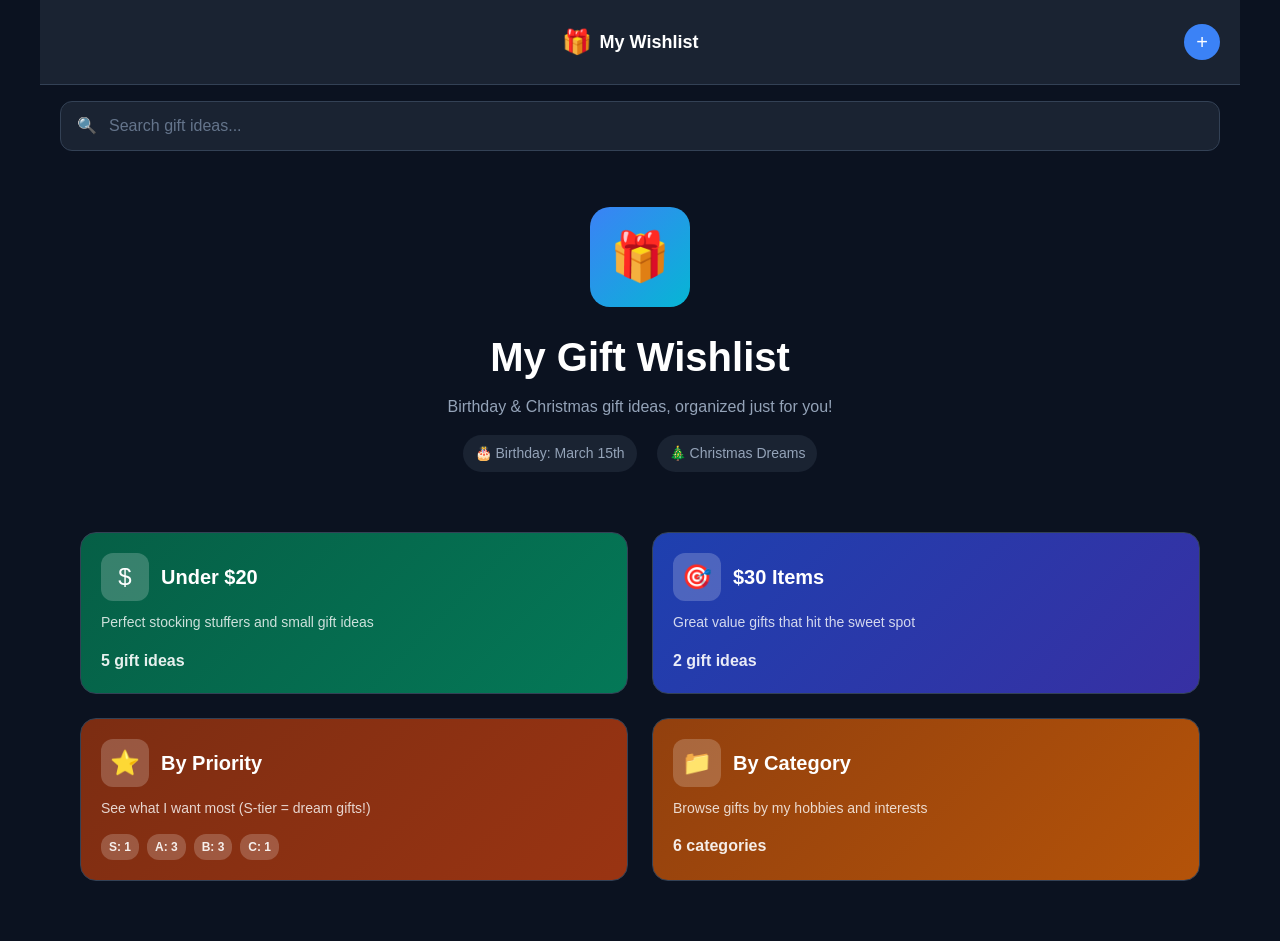
==== index.html @ c7dff6a7 "Refactor app structure and UI for My Wishlist; added category and item sample data, improved navigat" ====
<!DOCTYPE html>
<html lang="en">
<head>
    <meta charset="UTF-8">
    <meta name="viewport" content="width=device-width, initial-scale=1.0">
    <title>My Wishlist</title>
    <link rel="stylesheet" href="style.css">
    <meta name="color-scheme" content="dark">
</head>
<body>
    <!-- Mobile Navigation Overlay -->
    <div id="nav-overlay" class="nav-overlay" hidden>
        <div class="nav-sidebar">
            <div class="nav-header">
                <button class="close-nav">×</button>
            </div>
            <nav class="nav-menu">
                <button class="nav-item" data-route="home">
                    <span class="nav-icon">🏠</span>
                    <span class="nav-label">Home</span>
                </button>
                <button class="nav-item" data-route="under-20">
                    <span class="nav-icon">💸</span>
                    <span class="nav-label">Under $20</span>
                </button>
                <button class="nav-item" data-route="30-items">
                    <span class="nav-icon">🎯</span>
                    <span class="nav-label">$30 Items</span>
                </button>
                <button class="nav-item" data-route="by-rank">
                    <span class="nav-icon">⭐</span>
                    <span class="nav-label">By Priority</span>
                </button>
                <button class="nav-item" data-route="by-category">
                    <span class="nav-icon">📁</span>
                    <span class="nav-label">By Category</span>
                </button>
                <button class="nav-item" data-route="purchased">
                    <span class="nav-icon">✅</span>
                    <span class="nav-label">Purchased</span>
                </button>
            </nav>
        </div>
    </div>

    <div class="app-container">
        <!-- Top Header -->
        <header class="top-header">
            <div class="header-content">
                <button id="menu-btn" class="menu-btn tooltip" data-tooltip="Open navigation menu">
                    <span class="hamburger"></span>
                    <span class="hamburger"></span>
                    <span class="hamburger"></span>
                </button>
                <div class="header-title clickable" id="home-title">
                    <span class="gift-icon">🎁</span>
                    <span class="title-text">My Wishlist</span>
                </div>
                <button id="add-item-btn" class="add-btn tooltip" data-tooltip="Add new wishlist item">+</button>
            </div>
        </header>

        <!-- Search Bar -->
        <div class="search-container">
            <div class="search-bar">
                <span class="search-icon">🔍</span>
                <input id="global-search" type="search" placeholder="Search gift ideas..." />
            </div>
        </div>

        <!-- Main Content -->
        <main id="main-content" class="main-content">
            <div id="content-area" class="content-area">
                <!-- Content will be dynamically rendered here -->
            </div>
        </main>
    </div>

    <!-- Add Item Modal -->
    <div id="modal" class="modal" aria-hidden="true" role="dialog" aria-modal="true" aria-labelledby="modal-title" hidden>
        <div class="modal-dialog">
            <header class="modal-header">
                <h2 id="modal-title">Add New Item</h2>
                <button class="icon-btn" id="modal-close" aria-label="Close">×</button>
            </header>
            <form id="item-form" class="modal-body">
                <div class="form-row">
                    <label>Title<input name="title" required maxlength="120" /></label>
                    <label>Price<input name="price" type="number" min="0" step="0.01" required /></label>
                </div>
                <div class="form-row">
                    <label>URL<input name="url" type="url" required /></label>
                    <label>Image URL<input name="image" type="url" placeholder="https://..." /></label>
                </div>
                <div class="form-row">
                    <label>Vendor<input name="vendor" placeholder="Amazon" /></label>
                    <label>Rank
                        <select name="rank">
                            <option value="S">S</option>
                            <option value="A">A</option>
                            <option value="B">B</option>
                            <option value="C">C</option>
                        </select>
                    </label>
                </div>
                <div class="form-row">
                    <label>Project<input name="project" placeholder="Arcade Cabinet" /></label>
                    <label>Tags<input name="tags" placeholder="comma,separated" /></label>
                </div>
                <label>Notes<textarea name="notes" rows="3" placeholder="Optional"></textarea></label>
                <footer class="modal-footer">
                    <button type="button" class="btn btn-ghost" id="modal-cancel">Cancel</button>
                    <button type="submit" class="btn btn-primary">Save</button>
                </footer>
            </form>
        </div>
    </div>

    <!-- Project Management Modal -->
    <div id="project-modal" class="modal" aria-hidden="true" role="dialog" aria-modal="true" aria-labelledby="project-modal-title" hidden>
        <div class="modal-dialog">
            <header class="modal-header">
                <h2 id="project-modal-title">Manage Projects</h2>
                <button class="icon-btn" id="project-modal-close" aria-label="Close">×</button>
            </header>
            <div class="modal-body">
                <div class="project-list" id="project-list">
                    <!-- Projects will be rendered here -->
                </div>
                <form id="project-form" class="project-form">
                    <h3>Add New Project</h3>
                    <div class="form-row">
                        <label>Project Name<input name="name" required maxlength="50" /></label>
                        <label>Color<input name="color" type="color" value="#1EA7FD" /></label>
                    </div>
                    <label>Description<textarea name="description" rows="3" placeholder="What is this project about?"></textarea></label>
                    <footer class="modal-footer">
                        <button type="button" class="btn btn-ghost" id="project-cancel">Cancel</button>
                        <button type="submit" class="btn btn-primary">Add Project</button>
                    </footer>
                </form>
            </div>
        </div>
    </div>

    <div id="toast-stack" class="toast-stack" aria-live="polite" aria-atomic="true"></div>

    <script src="app.js"></script>
</body>
</html>
---- style.css ----
/* Reset and Base Styles */
* {
    margin: 0;
    padding: 0;
    box-sizing: border-box;
}

/* Dark Theme Variables */
:root {
    --bg-primary: #0b1220;
    --bg-secondary: #1a2332;
    --bg-tertiary: #2a3441;
    --text-primary: #ffffff;
    --text-secondary: #94a3b8;
    --text-muted: #64748b;
    --accent-blue: #3b82f6;
    --accent-teal: #06b6d4;
    --accent-green: #10b981;
    --border-color: #334155;
    --shadow: 0 4px 6px -1px rgba(0, 0, 0, 0.1), 0 2px 4px -1px rgba(0, 0, 0, 0.06);
    --shadow-lg: 0 10px 15px -3px rgba(0, 0, 0, 0.1), 0 4px 6px -2px rgba(0, 0, 0, 0.05);
}

body {
    font-family: -apple-system, BlinkMacSystemFont, 'Segoe UI', Roboto, sans-serif;
    background: var(--bg-primary);
    color: var(--text-primary);
    line-height: 1.5;
    -webkit-font-smoothing: antialiased;
    min-height: 100vh;
}

/* App Container */
.app-container {
    max-width: 428px;
    margin: 0 auto;
    min-height: 100vh;
    background: var(--bg-primary);
    position: relative;
}

/* Navigation Overlay */
.nav-overlay {
    position: fixed;
    top: 0;
    left: 0;
    width: 100%;
    height: 100vh;
    background: rgba(0, 0, 0, 0.5);
    z-index: 1000;
    display: flex;
}

.nav-overlay[hidden] {
    display: none;
}

.nav-sidebar {
    width: 280px;
    height: 100vh;
    background: var(--bg-secondary);
    padding: 20px;
    overflow-y: auto;
}

.nav-header {
    display: flex;
    justify-content: flex-end;
    margin-bottom: 30px;
}

.close-nav {
    background: none;
    border: none;
    color: var(--text-primary);
    font-size: 24px;
    cursor: pointer;
    padding: 8px;
    border-radius: 8px;
}

.close-nav:hover {
    background: var(--bg-tertiary);
}

.nav-menu {
    display: flex;
    flex-direction: column;
    gap: 8px;
}

.nav-item {
    display: flex;
    align-items: center;
    gap: 12px;
    padding: 16px;
    background: none;
    border: none;
    border-radius: 12px;
    color: var(--text-secondary);
    cursor: pointer;
    transition: all 0.2s ease;
    text-align: left;
    width: 100%;
}

.nav-item:hover {
    background: var(--bg-tertiary);
    color: var(--text-primary);
}

.nav-item.is-active {
    background: var(--accent-blue);
    color: white;
}

.nav-icon {
    font-size: 20px;
    width: 24px;
    text-align: center;
}

.nav-label {
    font-size: 16px;
    font-weight: 500;
}

/* Top Header */
.top-header {
    background: var(--bg-secondary);
    border-bottom: 1px solid var(--border-color);
    padding: 16px 20px;
    position: sticky;
    top: 0;
    z-index: 100;
}

.header-content {
    display: flex;
    align-items: center;
    justify-content: space-between;
}

.menu-btn {
    background: none;
    border: none;
    cursor: pointer;
    padding: 8px;
    border-radius: 8px;
    display: flex;
    flex-direction: column;
    gap: 3px;
}

.menu-btn:hover {
    background: var(--bg-tertiary);
}

.hamburger {
    width: 20px;
    height: 2px;
    background: var(--text-primary);
    border-radius: 1px;
}

.header-title {
    display: flex;
    align-items: center;
    gap: 8px;
}

.header-title.clickable {
    cursor: pointer;
    padding: 8px;
    border-radius: 8px;
    transition: background-color 0.2s ease;
}

.header-title.clickable:hover {
    background: var(--bg-tertiary);
}

.gift-icon {
    font-size: 24px;
}

.title-text {
    font-size: 18px;
    font-weight: 600;
    color: var(--text-primary);
}

.add-btn {
    background: var(--accent-blue);
    border: none;
    color: white;
    width: 36px;
    height: 36px;
    border-radius: 50%;
    font-size: 20px;
    font-weight: 500;
    cursor: pointer;
    display: flex;
    align-items: center;
    justify-content: center;
}

.add-btn:hover {
    background: #2563eb;
}

/* Search Container */
.search-container {
    padding: 16px 20px;
    background: var(--bg-primary);
}

.search-bar {
    display: flex;
    align-items: center;
    gap: 12px;
    background: var(--bg-secondary);
    border: 1px solid var(--border-color);
    border-radius: 12px;
    padding: 12px 16px;
}

.search-icon {
    font-size: 16px;
    color: var(--text-muted);
}

.search-bar input {
    flex: 1;
    background: none;
    border: none;
    outline: none;
    color: var(--text-primary);
    font-size: 16px;
}

.search-bar input::placeholder {
    color: var(--text-muted);
}

/* Back Button */
.back-button {
    display: flex;
    align-items: center;
    gap: 8px;
    background: none;
    border: none;
    color: var(--accent-blue);
    font-size: 16px;
    cursor: pointer;
    padding: 8px 0;
    margin-bottom: 16px;
    transition: color 0.2s ease;
}

.back-button:hover {
    color: var(--accent-teal);
}

.page-header {
    margin-bottom: 24px;
}

.page-title {
    font-size: 28px;
    font-weight: 700;
    color: var(--text-primary);
    margin-bottom: 8px;
}

.page-subtitle {
    color: var(--text-secondary);
    font-size: 16px;
    line-height: 1.4;
}

/* Main Content */
.main-content {
    padding: 0 20px 40px;
}

.content-area {
    display: flex;
    flex-direction: column;
    gap: 20px;
}

/* Home Screen */
.home-hero {
    text-align: center;
    padding: 40px 0;
}

.hero-icon {
    width: 80px;
    height: 80px;
    background: linear-gradient(135deg, var(--accent-blue), var(--accent-teal));
    border-radius: 20px;
    display: flex;
    align-items: center;
    justify-content: center;
    font-size: 36px;
    margin: 0 auto 20px;
}

.hero-title {
    font-size: 32px;
    font-weight: 700;
    margin-bottom: 8px;
    color: var(--text-primary);
}

.hero-subtitle {
    color: var(--text-secondary);
    font-size: 16px;
    margin-bottom: 8px;
}

.hero-dates {
    display: flex;
    justify-content: center;
    gap: 20px;
    margin-top: 16px;
}

.date-badge {
    display: flex;
    align-items: center;
    gap: 6px;
    background: var(--bg-secondary);
    padding: 8px 12px;
    border-radius: 20px;
    font-size: 14px;
    color: var(--text-secondary);
}

/* Category Cards */
.category-grid {
    display: grid;
    grid-template-columns: 1fr;
    gap: 16px;
}

.category-card {
    background: var(--bg-secondary);
    border: 1px solid var(--border-color);
    border-radius: 16px;
    padding: 20px;
    cursor: pointer;
    transition: all 0.2s ease;
    position: relative;
    overflow: hidden;
}

.category-card:hover {
    transform: translateY(-2px);
    box-shadow: var(--shadow-lg);
}

.category-card.under-20 {
    background: linear-gradient(135deg, #065f46, #047857);
}

.category-card.thirty-items {
    background: linear-gradient(135deg, #1e40af, #3730a3);
}

.category-card.by-priority {
    background: linear-gradient(135deg, #7c2d12, #9a3412);
}

.category-card.by-category {
    background: linear-gradient(135deg, #92400e, #b45309);
}

.category-header {
    display: flex;
    align-items: center;
    gap: 12px;
    margin-bottom: 12px;
}

.category-icon {
    width: 48px;
    height: 48px;
    background: rgba(255, 255, 255, 0.2);
    border-radius: 12px;
    display: flex;
    align-items: center;
    justify-content: center;
    font-size: 24px;
}

.category-title {
    font-size: 20px;
    font-weight: 700;
    color: white;
}

.category-description {
    color: rgba(255, 255, 255, 0.8);
    font-size: 14px;
    margin-bottom: 16px;
    line-height: 1.4;
}

.category-count {
    color: rgba(255, 255, 255, 0.9);
    font-size: 16px;
    font-weight: 600;
}

.category-pills {
    display: flex;
    gap: 8px;
    flex-wrap: wrap;
    margin-top: 8px;
}

.priority-pill {
    background: rgba(255, 255, 255, 0.2);
    color: rgba(255, 255, 255, 0.9);
    padding: 4px 8px;
    border-radius: 12px;
    font-size: 12px;
    font-weight: 600;
}

/* Product Grid */
.product-grid {
    display: grid;
    grid-template-columns: 1fr;
    gap: 16px;
}

.product-card {
    background: var(--bg-secondary);
    border: 1px solid var(--border-color);
    border-radius: 16px;
    overflow: hidden;
    transition: all 0.2s ease;
}

.product-card:hover {
    transform: translateY(-2px);
    box-shadow: var(--shadow-lg);
}

.product-image {
    width: 100%;
    height: 200px;
    background: var(--bg-tertiary);
    position: relative;
    overflow: hidden;
}

.product-image img {
    width: 100%;
    height: 100%;
    object-fit: cover;
}

.product-image .placeholder {
    position: absolute;
    top: 50%;
    left: 50%;
    transform: translate(-50%, -50%);
    font-size: 48px;
    color: var(--text-muted);
}

.product-info {
    padding: 16px;
}

.product-title {
    font-size: 16px;
    font-weight: 600;
    color: var(--text-primary);
    margin-bottom: 8px;
    line-height: 1.3;
}

.product-price {
    font-size: 20px;
    font-weight: 700;
    color: var(--accent-blue);
    margin-bottom: 8px;
}

.product-vendor {
    display: flex;
    align-items: center;
    gap: 8px;
    color: var(--text-secondary);
    font-size: 14px;
    margin-bottom: 12px;
}

.vendor-icon {
    width: 16px;
    height: 16px;
    border-radius: 2px;
}

.product-actions {
    display: flex;
    gap: 8px;
}

.btn {
    padding: 8px 16px;
    border-radius: 8px;
    border: none;
    font-size: 14px;
    font-weight: 500;
    cursor: pointer;
    transition: all 0.2s ease;
}

.btn-primary {
    background: var(--accent-blue);
    color: white;
}

.btn-primary:hover {
    background: #2563eb;
}

.btn-secondary {
    background: var(--bg-tertiary);
    color: var(--text-primary);
    border: 1px solid var(--border-color);
}

.btn-secondary:hover {
    background: var(--border-color);
}

.btn-icon {
    background: none;
    border: none;
    color: var(--text-muted);
    font-size: 18px;
    cursor: pointer;
    padding: 8px;
    border-radius: 6px;
}

.btn-icon:hover {
    background: var(--bg-tertiary);
    color: var(--text-primary);
}

/* Priority/Rank Badge */
.rank-badge {
    position: absolute;
    top: 12px;
    right: 12px;
    width: 32px;
    height: 32px;
    border-radius: 50%;
    display: flex;
    align-items: center;
    justify-content: center;
    font-size: 14px;
    font-weight: 700;
    color: white;
}

.rank-S {
    background: linear-gradient(135deg, #fbbf24, #f59e0b);
}

.rank-A {
    background: linear-gradient(135deg, #3b82f6, #2563eb);
}

.rank-B {
    background: linear-gradient(135deg, #10b981, #059669);
}

.rank-C {
    background: linear-gradient(135deg, #6b7280, #4b5563);
}

/* Filter Tabs */
.filter-tabs {
    display: flex;
    gap: 8px;
    margin-bottom: 20px;
    overflow-x: auto;
    padding-bottom: 4px;
}

.filter-tab {
    background: var(--bg-secondary);
    border: 1px solid var(--border-color);
    color: var(--text-secondary);
    padding: 8px 16px;
    border-radius: 20px;
    font-size: 14px;
    cursor: pointer;
    white-space: nowrap;
    transition: all 0.2s ease;
}

.filter-tab.active {
    background: var(--accent-blue);
    color: white;
    border-color: var(--accent-blue);
}

.filter-tab:hover:not(.active) {
    background: var(--bg-tertiary);
    color: var(--text-primary);
}

/* Priority Ranking View */
.priority-header {
    text-align: center;
    margin-bottom: 24px;
}

.priority-title {
    font-size: 24px;
    font-weight: 700;
    margin-bottom: 8px;
}

.priority-subtitle {
    color: var(--text-secondary);
    font-size: 16px;
}

.priority-explanation {
    background: var(--bg-secondary);
    border: 1px solid var(--border-color);
    border-radius: 12px;
    padding: 16px;
    margin-bottom: 20px;
    text-align: center;
}

.tier-counts {
    display: flex;
    justify-content: center;
    gap: 16px;
    margin-bottom: 20px;
}

.tier-count {
    background: var(--bg-secondary);
    border: 1px solid var(--border-color);
    border-radius: 12px;
    padding: 12px 16px;
    text-align: center;
    min-width: 80px;
}

.tier-letter {
    font-size: 18px;
    font-weight: 700;
    margin-bottom: 4px;
}

.tier-number {
    color: var(--text-secondary);
    font-size: 14px;
}

/* Search Results */
.search-results-header {
    margin-bottom: 16px;
}

.results-count {
    color: var(--text-secondary);
    font-size: 14px;
}

/* Modal Styles */
.modal {
    position: fixed;
    top: 0;
    left: 0;
    width: 100%;
    height: 100%;
    background: rgba(0, 0, 0, 0.5);
    display: flex;
    align-items: center;
    justify-content: center;
    z-index: 1000;
    padding: 20px;
}

.modal[hidden] {
    display: none;
}

.modal-dialog {
    background: var(--bg-secondary);
    border-radius: 16px;
    width: 100%;
    max-width: 400px;
    max-height: 80vh;
    overflow-y: auto;
}

.modal-header {
    display: flex;
    align-items: center;
    justify-content: space-between;
    padding: 20px;
    border-bottom: 1px solid var(--border-color);
}

.modal-title {
    font-size: 18px;
    font-weight: 600;
}

.modal-close {
    background: none;
    border: none;
    color: var(--text-muted);
    font-size: 24px;
    cursor: pointer;
    padding: 4px;
    border-radius: 4px;
}

.modal-close:hover {
    background: var(--bg-tertiary);
    color: var(--text-primary);
}

.modal-body {
    padding: 20px;
}

.form-group {
    margin-bottom: 16px;
}

.form-label {
    display: block;
    margin-bottom: 6px;
    font-weight: 500;
    color: var(--text-primary);
}

.form-input {
    width: 100%;
    background: var(--bg-primary);
    border: 1px solid var(--border-color);
    border-radius: 8px;
    padding: 12px;
    color: var(--text-primary);
    font-size: 16px;
}

.form-input:focus {
    outline: none;
    border-color: var(--accent-blue);
}

.form-input::placeholder {
    color: var(--text-muted);
}

.form-actions {
    display: flex;
    gap: 12px;
    justify-content: flex-end;
    margin-top: 24px;
}

/* Tooltips */
.tooltip {
    position: relative;
    display: inline-block;
}

.tooltip::after {
    content: attr(data-tooltip);
    position: absolute;
    bottom: 125%;
    left: 50%;
    transform: translateX(-50%);
    background: var(--bg-tertiary);
    color: var(--text-primary);
    padding: 8px 12px;
    border-radius: 8px;
    font-size: 12px;
    font-weight: 500;
    white-space: nowrap;
    opacity: 0;
    visibility: hidden;
    transition: all 0.2s ease;
    z-index: 1000;
    box-shadow: var(--shadow);
    border: 1px solid var(--border-color);
}

.tooltip::before {
    content: '';
    position: absolute;
    bottom: 115%;
    left: 50%;
    transform: translateX(-50%);
    border: 5px solid transparent;
    border-top-color: var(--bg-tertiary);
    opacity: 0;
    visibility: hidden;
    transition: all 0.2s ease;
}

.tooltip:hover::after,
.tooltip:hover::before {
    opacity: 1;
    visibility: visible;
}

/* Responsive Design */
@media (min-width: 1200px) {
    .app-container {
        max-width: 1200px;
        display: grid;
        grid-template-columns: 300px 1fr;
        gap: 0;
    }
    
    .top-header {
        grid-column: 1 / -1;
    }
    
    .search-container {
        grid-column: 1 / -1;
    }
    
    .main-content {
        grid-column: 1 / -1;
        padding: 0 40px 60px;
    }
    
    .category-grid {
        grid-template-columns: repeat(2, 1fr);
        gap: 24px;
    }
    
    .product-grid {
        grid-template-columns: repeat(auto-fill, minmax(300px, 1fr));
        gap: 24px;
    }
    
    .hero-title {
        font-size: 40px;
    }
    
    .hero-icon {
        width: 100px;
        height: 100px;
        font-size: 48px;
    }
}

@media (min-width: 768px) and (max-width: 1199px) {
    .app-container {
        max-width: 768px;
    }
    
    .main-content {
        padding: 0 32px 48px;
    }
    
    .category-grid {
        grid-template-columns: repeat(2, 1fr);
        gap: 20px;
    }
    
    .product-grid {
        grid-template-columns: repeat(2, 1fr);
        gap: 20px;
    }
    
    .hero-title {
        font-size: 36px;
    }
    
    .hero-dates {
        flex-direction: row;
        gap: 24px;
    }
    
    .tier-counts {
        gap: 20px;
    }
    
    .filter-tabs {
        justify-content: center;
    }
}

@media (max-width: 480px) {
    .app-container {
        max-width: 100%;
    }
    
    .top-header {
        padding: 12px 16px;
    }
    
    .search-container {
        padding: 12px 16px;
    }
    
    .main-content {
        padding: 0 16px 32px;
    }
    
    .category-card {
        padding: 16px;
    }
    
    .hero-title {
        font-size: 28px;
    }
    
    .hero-dates {
        flex-direction: column;
        gap: 8px;
    }
    
    .tier-counts {
        grid-template-columns: repeat(4, 1fr);
        gap: 8px;
    }
    
    .tier-count {
        padding: 8px 12px;
    }
}

/* Utility Classes */
.visually-hidden {
    position: absolute !important;
    width: 1px;
    height: 1px;
    padding: 0;
    margin: -1px;
    overflow: hidden;
    clip: rect(0, 0, 0, 0);
    white-space: nowrap;
    border: 0;
}

.text-center {
    text-align: center;
}

.hidden {
    display: none !important;
}
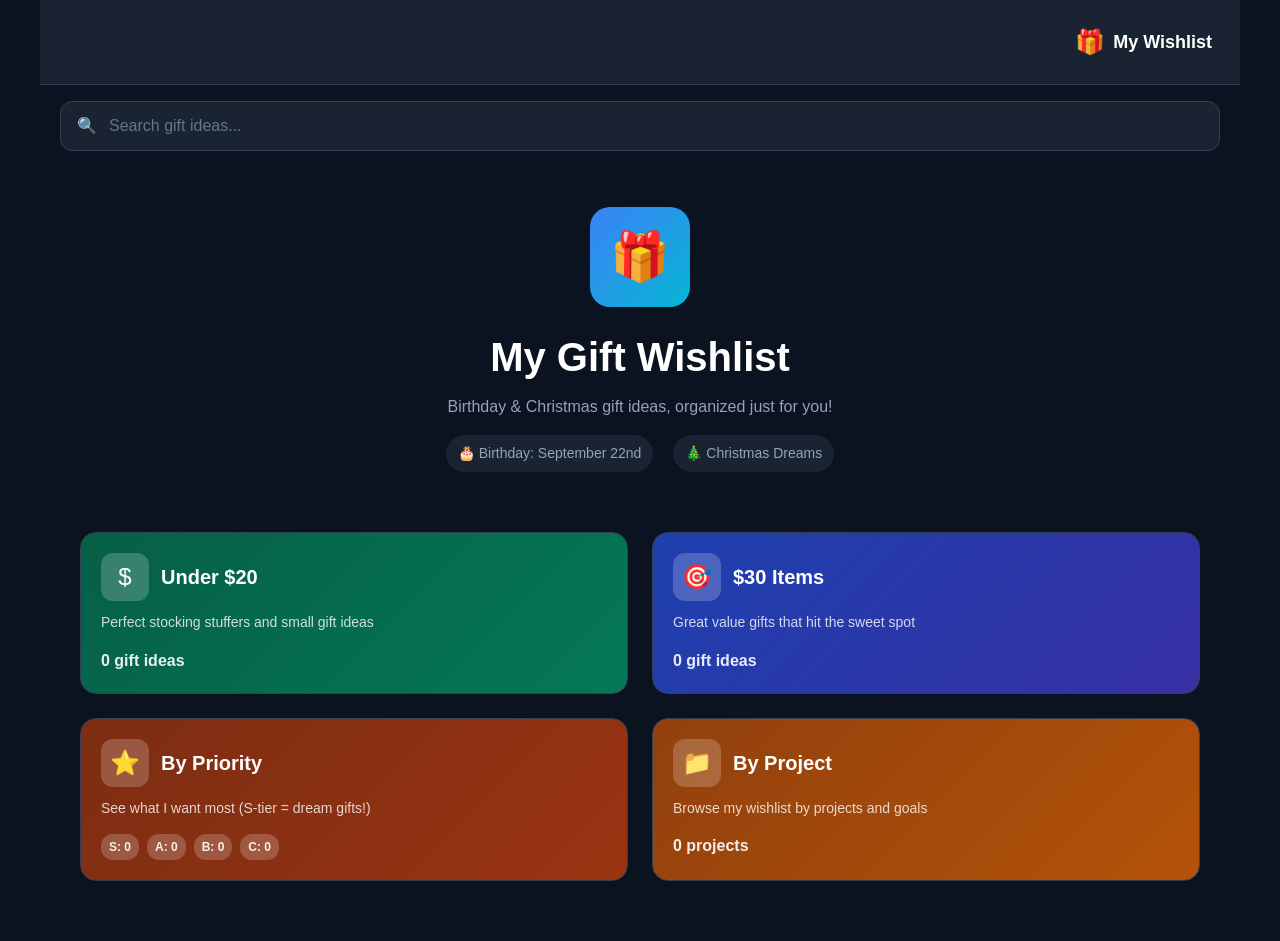
==== commit d446f1ce: "Refactor app to fetch data from JSONBin, replacing local sample data with dynamic project and item m" ====
--- a/index.html
+++ b/index.html
@@ -31,9 +31,9 @@
                     <span class="nav-icon">⭐</span>
                     <span class="nav-label">By Priority</span>
                 </button>
-                <button class="nav-item" data-route="by-category">
+                <button class="nav-item" data-route="by-project">
                     <span class="nav-icon">📁</span>
-                    <span class="nav-label">By Category</span>
+                    <span class="nav-label">By Project</span>
                 </button>
                 <button class="nav-item" data-route="purchased">
                     <span class="nav-icon">✅</span>
@@ -56,7 +56,6 @@
                     <span class="gift-icon">🎁</span>
                     <span class="title-text">My Wishlist</span>
                 </div>
-                <button id="add-item-btn" class="add-btn tooltip" data-tooltip="Add new wishlist item">+</button>
             </div>
         </header>
 
@@ -76,69 +75,19 @@
         </main>
     </div>
 
-    <!-- Add Item Modal -->
-    <div id="modal" class="modal" aria-hidden="true" role="dialog" aria-modal="true" aria-labelledby="modal-title" hidden>
+    <!-- Purchase Confirmation Modal -->
+    <div id="purchase-modal" class="modal" aria-hidden="true" role="dialog" aria-modal="true" hidden>
         <div class="modal-dialog">
             <header class="modal-header">
-                <h2 id="modal-title">Add New Item</h2>
-                <button class="icon-btn" id="modal-close" aria-label="Close">×</button>
-            </header>
-            <form id="item-form" class="modal-body">
-                <div class="form-row">
-                    <label>Title<input name="title" required maxlength="120" /></label>
-                    <label>Price<input name="price" type="number" min="0" step="0.01" required /></label>
-                </div>
-                <div class="form-row">
-                    <label>URL<input name="url" type="url" required /></label>
-                    <label>Image URL<input name="image" type="url" placeholder="https://..." /></label>
-                </div>
-                <div class="form-row">
-                    <label>Vendor<input name="vendor" placeholder="Amazon" /></label>
-                    <label>Rank
-                        <select name="rank">
-                            <option value="S">S</option>
-                            <option value="A">A</option>
-                            <option value="B">B</option>
-                            <option value="C">C</option>
-                        </select>
-                    </label>
-                </div>
-                <div class="form-row">
-                    <label>Project<input name="project" placeholder="Arcade Cabinet" /></label>
-                    <label>Tags<input name="tags" placeholder="comma,separated" /></label>
-                </div>
-                <label>Notes<textarea name="notes" rows="3" placeholder="Optional"></textarea></label>
-                <footer class="modal-footer">
-                    <button type="button" class="btn btn-ghost" id="modal-cancel">Cancel</button>
-                    <button type="submit" class="btn btn-primary">Save</button>
-                </footer>
-            </form>
-        </div>
-    </div>
-
-    <!-- Project Management Modal -->
-    <div id="project-modal" class="modal" aria-hidden="true" role="dialog" aria-modal="true" aria-labelledby="project-modal-title" hidden>
-        <div class="modal-dialog">
-            <header class="modal-header">
-                <h2 id="project-modal-title">Manage Projects</h2>
-                <button class="icon-btn" id="project-modal-close" aria-label="Close">×</button>
+                <h2>Confirm Purchase</h2>
+                <button class="icon-btn" id="purchase-modal-close" aria-label="Close">×</button>
             </header>
             <div class="modal-body">
-                <div class="project-list" id="project-list">
-                    <!-- Projects will be rendered here -->
-                </div>
-                <form id="project-form" class="project-form">
-                    <h3>Add New Project</h3>
-                    <div class="form-row">
-                        <label>Project Name<input name="name" required maxlength="50" /></label>
-                        <label>Color<input name="color" type="color" value="#1EA7FD" /></label>
-                    </div>
-                    <label>Description<textarea name="description" rows="3" placeholder="What is this project about?"></textarea></label>
-                    <footer class="modal-footer">
-                        <button type="button" class="btn btn-ghost" id="project-cancel">Cancel</button>
-                        <button type="submit" class="btn btn-primary">Add Project</button>
-                    </footer>
-                </form>
+                <p id="purchase-confirm-text">Are you sure you want to mark this item as purchased?</p>
+                <footer class="modal-footer">
+                    <button type="button" class="btn btn-ghost" id="purchase-cancel">Cancel</button>
+                    <button type="button" class="btn btn-primary" id="purchase-confirm">Yes, Mark as Purchased</button>
+                </footer>
             </div>
         </div>
     </div>
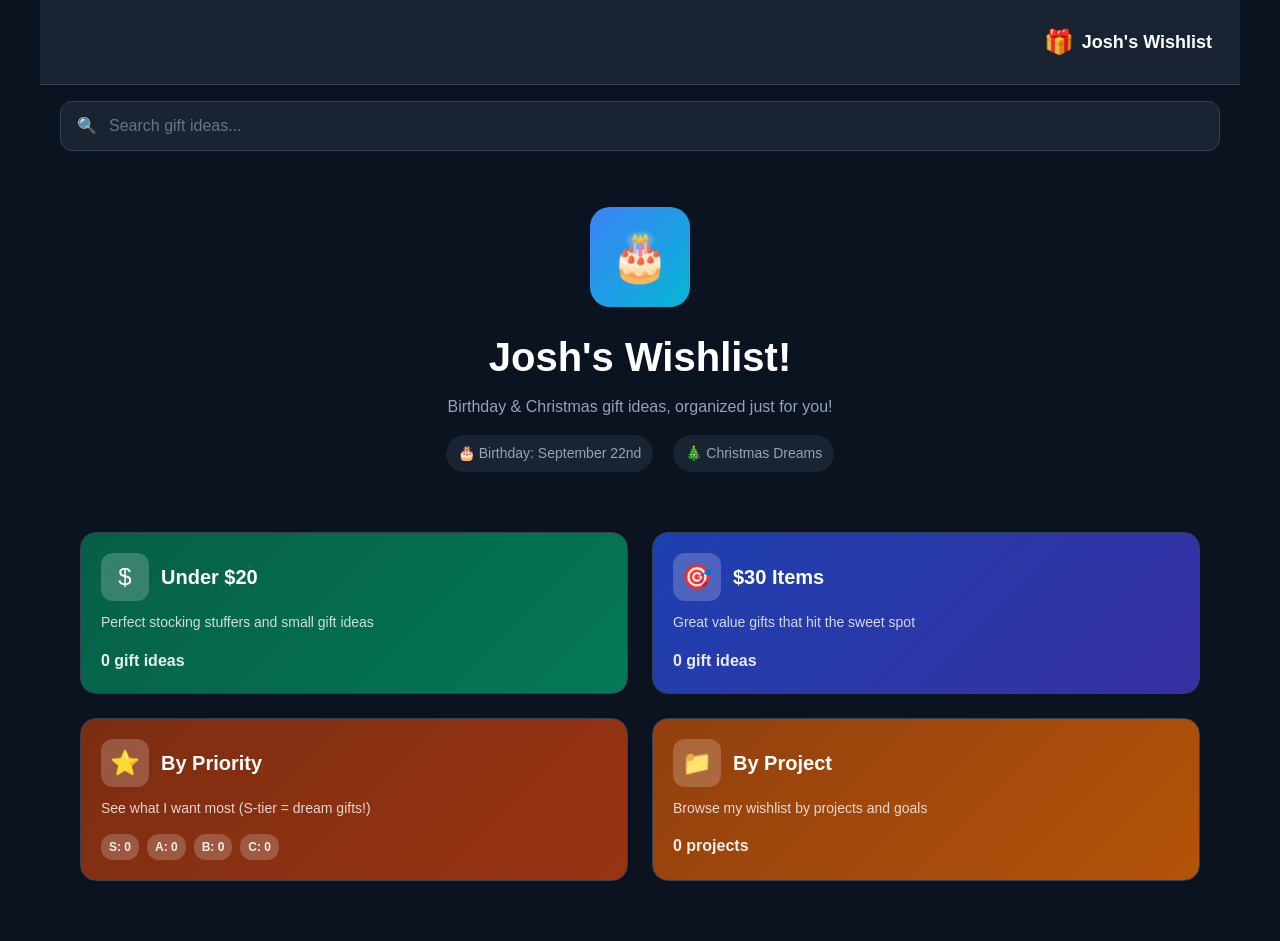
==== commit 974f3d84: "Enhance project detail rendering and navigation; implement project-specific view with detailed stats" ====
--- a/index.html
+++ b/index.html
@@ -3,7 +3,7 @@
 <head>
     <meta charset="UTF-8">
     <meta name="viewport" content="width=device-width, initial-scale=1.0">
-    <title>My Wishlist</title>
+    <title>Josh's Wishlist</title>
     <link rel="stylesheet" href="style.css">
     <meta name="color-scheme" content="dark">
 </head>
@@ -54,7 +54,7 @@
                 </button>
                 <div class="header-title clickable" id="home-title">
                     <span class="gift-icon">🎁</span>
-                    <span class="title-text">My Wishlist</span>
+                    <span class="title-text">Josh's Wishlist</span>
                 </div>
             </div>
         </header>
--- a/style.css
+++ b/style.css
@@ -342,7 +342,7 @@
 /* Category Cards */
 .category-grid {
     display: grid;
-    grid-template-columns: 1fr;
+    grid-template-columns: repeat(2, 1fr);
     gap: 16px;
 }
 
@@ -945,6 +945,148 @@
     .tier-count {
         padding: 8px 12px;
     }
+    
+    .project-stats {
+        flex-direction: column;
+        gap: 16px;
+    }
+    
+    .stat-item {
+        flex-direction: row;
+        justify-content: space-between;
+        align-items: center;
+        text-align: left;
+    }
+    
+    .stat-number {
+        font-size: 20px;
+        margin-bottom: 0;
+    }
+}
+
+/* Project Icon Card Styling */
+.project-icon-card {
+    display: flex;
+    flex-direction: column;
+    align-items: center;
+    justify-content: center;
+    text-align: center;
+    padding: 24px 20px;
+    min-height: 200px;
+}
+
+.project-icon-image-container {
+    width: 120px;
+    height: 120px;
+    border-radius: 20px;
+    overflow: hidden;
+    margin-bottom: 16px;
+    display: flex;
+    align-items: center;
+    justify-content: center;
+    background: var(--bg-secondary);
+    border: none;
+    padding: 8px;
+}
+
+.project-icon-bg {
+    width: 100%;
+    height: 100%;
+    background-position: center;
+    background-repeat: no-repeat;
+    background-size: contain;
+    border-radius: 14px;
+}
+
+.project-name {
+    font-size: 18px;
+    font-weight: 600;
+    color: var(--text-primary);
+    text-align: center;
+}
+
+/* Project Detail Page Styling */
+.project-description-container {
+    background: var(--bg-tertiary);
+    border: 1px solid var(--border-color);
+    border-radius: 12px;
+    padding: 16px;
+    margin: 16px 0;
+}
+
+.project-gift-note {
+    background: var(--bg-tertiary);
+    border: 1px solid var(--border-color);
+    border-radius: 12px;
+    padding: 16px;
+    margin: 16px 0;
+}
+
+.gift-note-label {
+    font-size: 14px;
+    color: var(--text-secondary);
+    margin-bottom: 8px;
+    font-weight: 500;
+}
+
+.gift-note-content {
+    font-size: 16px;
+    color: var(--text-primary);
+    line-height: 1.4;
+}
+
+.project-stats {
+    display: flex;
+    gap: 24px;
+    margin-top: 20px;
+    padding: 16px;
+    background: var(--bg-secondary);
+    border: 1px solid var(--border-color);
+    border-radius: 12px;
+}
+
+.stat-item {
+    display: flex;
+    flex-direction: column;
+    align-items: center;
+    text-align: center;
+}
+
+.stat-number {
+    font-size: 24px;
+    font-weight: 700;
+    color: var(--accent-blue);
+    margin-bottom: 4px;
+}
+
+.stat-label {
+    font-size: 12px;
+    color: var(--text-secondary);
+    font-weight: 500;
+    text-transform: uppercase;
+    letter-spacing: 0.5px;
+}
+
+/* Purchased Item Styling */
+.product-card.purchased {
+    opacity: 0.6;
+    filter: grayscale(0.7);
+}
+
+.product-card.purchased .product-title,
+.product-card.purchased .product-price,
+.product-card.purchased .product-vendor {
+    color: var(--text-muted);
+}
+
+.btn-purchased {
+    background: #dc2626;
+    color: white;
+    border: none;
+}
+
+.btn-purchased:hover {
+    background: #b91c1c;
 }
 
 /* Utility Classes */
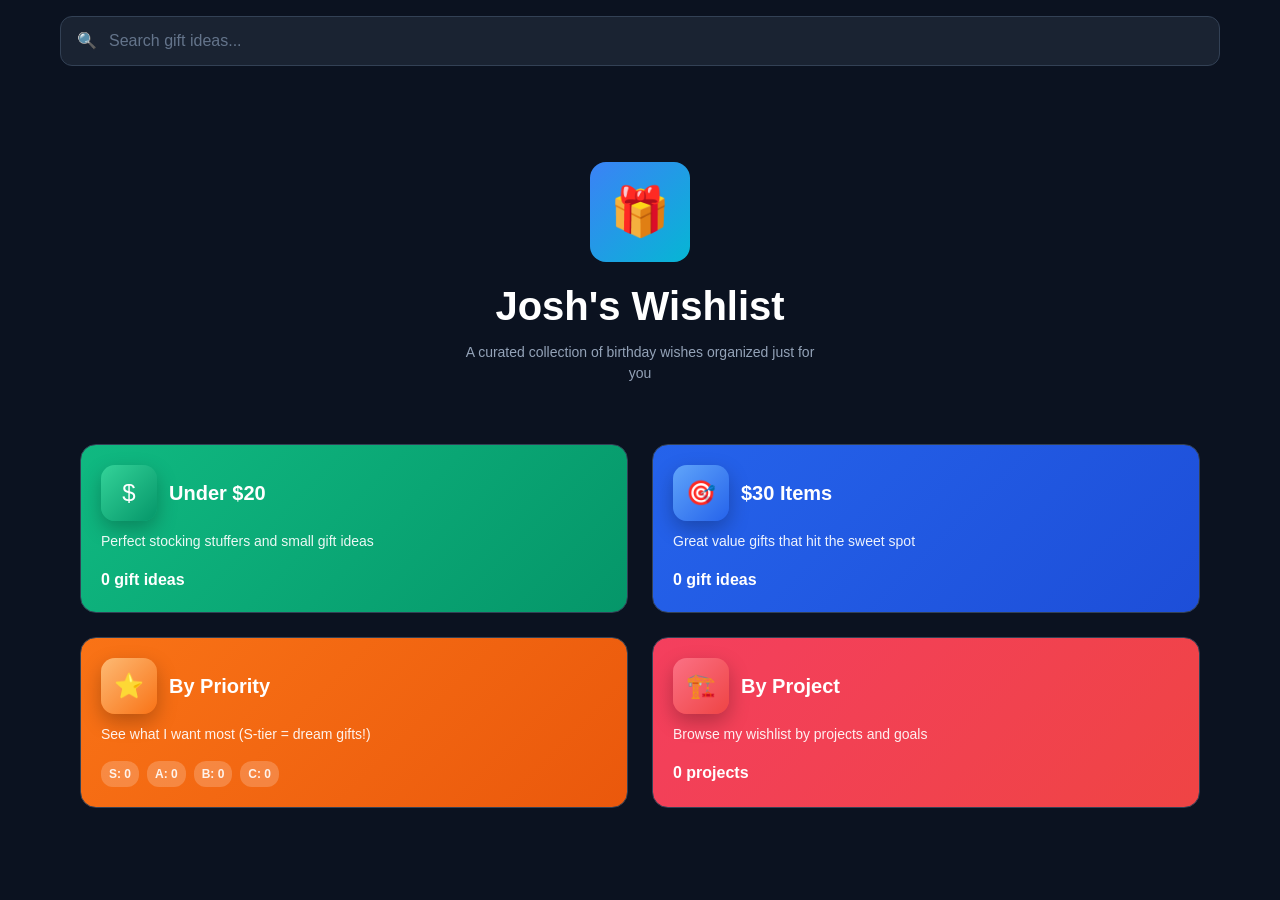
==== commit 1349dc4c: "Refactor app.js and update styles; improve project detail stats display, enhance navigation icons, a" ====
--- a/index.html
+++ b/index.html
@@ -32,7 +32,7 @@
                     <span class="nav-label">By Priority</span>
                 </button>
                 <button class="nav-item" data-route="by-project">
-                    <span class="nav-icon">📁</span>
+                    <span class="nav-icon">🏗️</span>
                     <span class="nav-label">By Project</span>
                 </button>
                 <button class="nav-item" data-route="purchased">
--- a/style.css
+++ b/style.css
@@ -135,10 +135,50 @@
     z-index: 100;
 }
 
+/* Hide header on home page */
+body.home-page .top-header {
+    display: none;
+}
+
 .header-content {
     display: flex;
     align-items: center;
-    justify-content: space-between;
+    justify-content: center;
+    flex-direction: column;
+    text-align: center;
+}
+
+.header-brand {
+    display: flex;
+    align-items: center;
+    gap: 8px;
+    margin-bottom: 4px;
+    transition: opacity 0.2s ease;
+}
+
+.header-brand:hover {
+    opacity: 0.8;
+}
+
+.header-icon {
+    font-size: 20px;
+}
+
+.header-title {
+    font-size: 18px;
+    font-weight: 600;
+    color: var(--text-primary);
+}
+
+.header-subtitle {
+    font-size: 12px;
+    color: var(--text-secondary);
+    opacity: 0.8;
+    transition: opacity 0.2s ease;
+}
+
+.header-subtitle:hover {
+    opacity: 1;
 }
 
 .menu-btn {
@@ -293,32 +333,33 @@
 /* Home Screen */
 .home-hero {
     text-align: center;
-    padding: 40px 0;
+    padding: 48px 0 24px;
 }
 
 .hero-icon {
-    width: 80px;
-    height: 80px;
+    width: 64px;
+    height: 64px;
     background: linear-gradient(135deg, var(--accent-blue), var(--accent-teal));
-    border-radius: 20px;
+    border-radius: 16px;
     display: flex;
     align-items: center;
     justify-content: center;
-    font-size: 36px;
-    margin: 0 auto 20px;
+    font-size: 28px;
+    margin: 0 auto 14px;
 }
 
 .hero-title {
-    font-size: 32px;
-    font-weight: 700;
-    margin-bottom: 8px;
+    font-size: 28px;
+    font-weight: 800;
+    margin-bottom: 6px;
     color: var(--text-primary);
 }
 
 .hero-subtitle {
     color: var(--text-secondary);
-    font-size: 16px;
-    margin-bottom: 8px;
+    font-size: 14px;
+    max-width: 360px;
+    margin: 0 auto 16px;
 }
 
 .hero-dates {
@@ -363,38 +404,45 @@
 }
 
 .category-card.under-20 {
-    background: linear-gradient(135deg, #065f46, #047857);
+    background: linear-gradient(135deg, #10b981, #059669);
 }
 
 .category-card.thirty-items {
-    background: linear-gradient(135deg, #1e40af, #3730a3);
+    background: linear-gradient(135deg, #2563eb, #1d4ed8);
 }
 
 .category-card.by-priority {
-    background: linear-gradient(135deg, #7c2d12, #9a3412);
+    background: linear-gradient(135deg, #f97316, #ea580c);
 }
 
 .category-card.by-category {
-    background: linear-gradient(135deg, #92400e, #b45309);
+    background: linear-gradient(135deg, #f43f5e, #ef4444);
 }
 
 .category-header {
-    display: flex;
+    display: grid;
+    grid-template-columns: auto 1fr;
     align-items: center;
     gap: 12px;
-    margin-bottom: 12px;
+    margin-bottom: 10px;
 }
 
 .category-icon {
-    width: 48px;
-    height: 48px;
-    background: rgba(255, 255, 255, 0.2);
-    border-radius: 12px;
+    width: 56px;
+    height: 56px;
+    border-radius: 14px;
     display: flex;
     align-items: center;
     justify-content: center;
     font-size: 24px;
-}
+    box-shadow: 0 8px 20px rgba(0,0,0,0.25);
+}
+
+/* Colored icon tiles to match each card */
+.category-card.under-20 .category-icon { background: linear-gradient(135deg, #34d399, #059669); }
+.category-card.thirty-items .category-icon { background: linear-gradient(135deg, #60a5fa, #2563eb); }
+.category-card.by-priority .category-icon { background: linear-gradient(135deg, #fdba74, #f97316); }
+.category-card.by-category .category-icon { background: linear-gradient(135deg, #fb7185, #ef4444); }
 
 .category-title {
     font-size: 20px;
@@ -403,14 +451,14 @@
 }
 
 .category-description {
-    color: rgba(255, 255, 255, 0.8);
+    color: rgba(255, 255, 255, 0.92);
     font-size: 14px;
     margin-bottom: 16px;
-    line-height: 1.4;
+    line-height: 1.5;
 }
 
 .category-count {
-    color: rgba(255, 255, 255, 0.9);
+    color: rgba(255, 255, 255, 1);
     font-size: 16px;
     font-weight: 600;
 }
@@ -511,6 +559,14 @@
 .product-actions {
     display: flex;
     gap: 8px;
+}
+
+.product-link {
+    margin-top: 8px;
+}
+
+.btn-block {
+    width: 100%;
 }
 
 .btn {
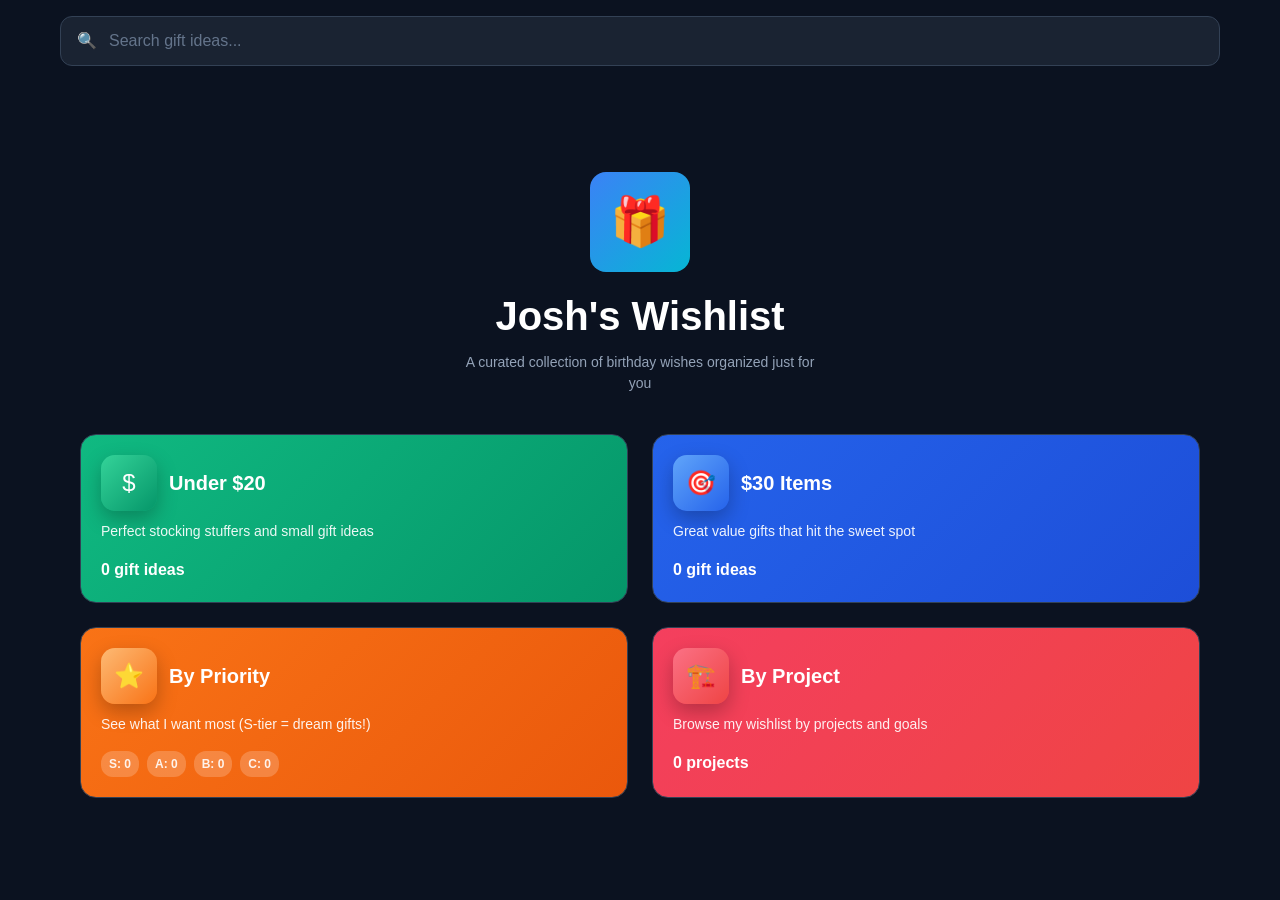
==== commit 624461f6: "Refactor app.js to streamline state management and improve data loading; enhance admin functionality" ====
--- a/index.html
+++ b/index.html
@@ -7,7 +7,7 @@
     <link rel="stylesheet" href="style.css">
     <meta name="color-scheme" content="dark">
 </head>
-<body>
+<body class="home-page">
     <!-- Mobile Navigation Overlay -->
     <div id="nav-overlay" class="nav-overlay" hidden>
         <div class="nav-sidebar">
@@ -70,7 +70,56 @@
         <!-- Main Content -->
         <main id="main-content" class="main-content">
             <div id="content-area" class="content-area">
-                <!-- Content will be dynamically rendered here -->
+                <!-- Home page pre-rendered to prevent loading flash -->
+                <div id="home-content">
+                    <div class="home-hero">
+                        <div class="hero-icon" id="secret-hero">🎁</div>
+                        <h1 class="hero-title">Josh's Wishlist</h1>
+                        <p class="hero-subtitle">A curated collection of birthday wishes organized just for you</p>
+                    </div>
+
+                    <div class="category-grid">
+                        <div class="category-card under-20" data-route="under-20">
+                            <div class="category-header">
+                                <div class="category-icon">$</div>
+                                <div class="category-title">Under $20</div>
+                            </div>
+                            <div class="category-description">Perfect stocking stuffers and small gift ideas</div>
+                            <div class="category-count" id="under20-count">Loading...</div>
+                        </div>
+
+                        <div class="category-card thirty-items" data-route="30-items">
+                            <div class="category-header">
+                                <div class="category-icon">🎯</div>
+                                <div class="category-title">$30 Items</div>
+                            </div>
+                            <div class="category-description">Great value gifts that hit the sweet spot</div>
+                            <div class="category-count" id="thirty-count">Loading...</div>
+                        </div>
+
+                        <div class="category-card by-priority" data-route="by-rank">
+                            <div class="category-header">
+                                <div class="category-icon">⭐</div>
+                                <div class="category-title">By Priority</div>
+                            </div>
+                            <div class="category-description">See what I want most (S-tier = dream gifts!)</div>
+                            <div class="category-pills" id="priority-pills">
+                                <span class="priority-pill">Loading...</span>
+                            </div>
+                        </div>
+
+                        <div class="category-card by-category" data-route="by-project">
+                            <div class="category-header">
+                                <div class="category-icon">🏗️</div>
+                                <div class="category-title">By Project</div>
+                            </div>
+                            <div class="category-description">Browse my wishlist by projects and goals</div>
+                            <div class="category-count" id="project-count">Loading...</div>
+                        </div>
+                    </div>
+                </div>
+                <!-- Placeholder for routed views (kept hidden on home) -->
+                <div id="route-view" style="display:none"></div>
             </div>
         </main>
     </div>
@@ -96,4 +145,4 @@
 
     <script src="app.js"></script>
 </body>
-</html>
+</html>
--- a/style.css
+++ b/style.css
@@ -362,6 +362,34 @@
     margin: 0 auto 16px;
 }
 
+/* Admin styles */
+.admin-login-card {
+    max-width: 420px;
+    margin: 60px auto;
+    background: var(--bg-secondary);
+    border: 1px solid var(--border-color);
+    border-radius: 16px;
+    padding: 24px;
+}
+.admin-login-icon { width: 56px; height: 56px; border-radius: 16px; display:flex; align-items:center; justify-content:center; font-size:28px; margin:0 auto 12px; background: linear-gradient(135deg, #60a5fa, #2563eb); }
+.admin-login-title { text-align:center; font-size:20px; font-weight:700; margin-bottom:6px; }
+.admin-login-subtitle { text-align:center; color: var(--text-secondary); margin-bottom:16px; }
+.admin-pass-wrap { position: relative; }
+.admin-error { color: #ef4444; font-size: 13px; margin-top: 6px; }
+
+.admin-header { display:flex; align-items:center; justify-content: space-between; margin-bottom: 16px; }
+.admin-tabs { display:flex; gap:8px; margin-bottom:16px; }
+.admin-tab { background: var(--bg-secondary); border:1px solid var(--border-color); color: var(--text-secondary); padding:8px 12px; border-radius:20px; cursor:pointer; }
+.admin-tab.active { background: var(--accent-blue); color:#fff; border-color: var(--accent-blue); }
+.admin-card { background: var(--bg-secondary); border:1px solid var(--border-color); border-radius:16px; padding:16px; margin-bottom:16px; }
+.section-title { font-size:18px; font-weight:700; margin-bottom:12px; }
+.admin-list { display:flex; flex-direction:column; gap:8px; }
+.admin-list-row { display:flex; align-items:center; justify-content: space-between; background: var(--bg-tertiary); border:1px solid var(--border-color); border-radius:12px; padding:12px; }
+.admin-list-title { font-weight:600; }
+.admin-list-sub { color: var(--text-secondary); font-size: 13px; }
+.admin-list-actions { display:flex; gap:8px; }
+.btn-block { width: 100%; }
+
 .hero-dates {
     display: flex;
     justify-content: center;
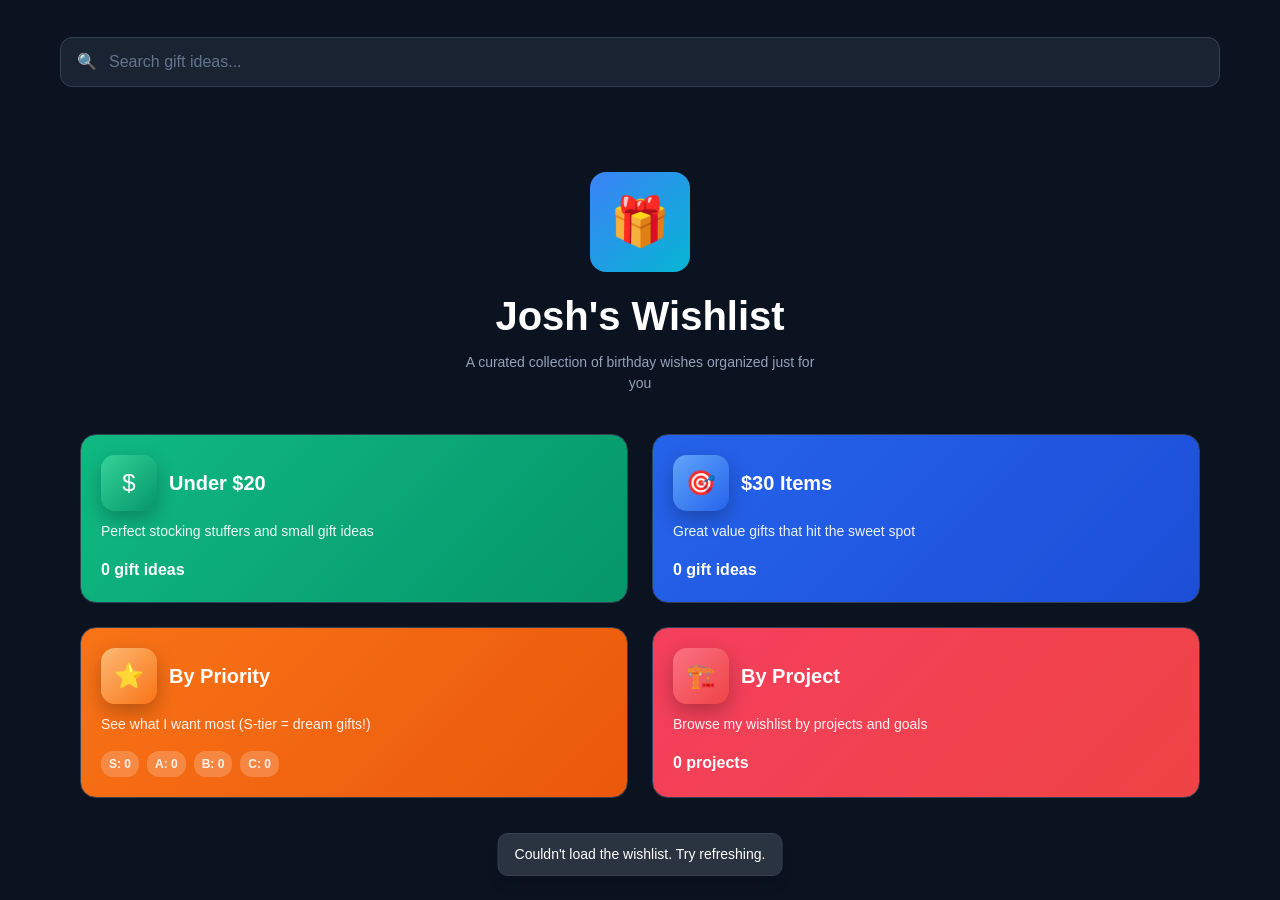
==== commit 98b36a05: "Harden data handling and fix navigation bugs - Escape every value from JSONBin before rendering and " ====
--- a/index.html
+++ b/index.html
@@ -12,30 +12,30 @@
     <div id="nav-overlay" class="nav-overlay" hidden>
         <div class="nav-sidebar">
             <div class="nav-header">
-                <button class="close-nav">×</button>
+                <button class="close-nav" data-action="menu-close" aria-label="Close menu">×</button>
             </div>
             <nav class="nav-menu">
-                <button class="nav-item" data-route="home">
+                <button class="nav-item" data-action="nav" data-route="home">
                     <span class="nav-icon">🏠</span>
                     <span class="nav-label">Home</span>
                 </button>
-                <button class="nav-item" data-route="under-20">
+                <button class="nav-item" data-action="nav" data-route="under-20">
                     <span class="nav-icon">💸</span>
                     <span class="nav-label">Under $20</span>
                 </button>
-                <button class="nav-item" data-route="30-items">
+                <button class="nav-item" data-action="nav" data-route="30-items">
                     <span class="nav-icon">🎯</span>
                     <span class="nav-label">$30 Items</span>
                 </button>
-                <button class="nav-item" data-route="by-rank">
+                <button class="nav-item" data-action="nav" data-route="by-rank">
                     <span class="nav-icon">⭐</span>
                     <span class="nav-label">By Priority</span>
                 </button>
-                <button class="nav-item" data-route="by-project">
+                <button class="nav-item" data-action="nav" data-route="by-project">
                     <span class="nav-icon">🏗️</span>
                     <span class="nav-label">By Project</span>
                 </button>
-                <button class="nav-item" data-route="purchased">
+                <button class="nav-item" data-action="nav" data-route="purchased">
                     <span class="nav-icon">✅</span>
                     <span class="nav-label">Purchased</span>
                 </button>
@@ -47,23 +47,24 @@
         <!-- Top Header -->
         <header class="top-header">
             <div class="header-content">
-                <button id="menu-btn" class="menu-btn tooltip" data-tooltip="Open navigation menu">
-                    <span class="hamburger"></span>
-                    <span class="hamburger"></span>
-                    <span class="hamburger"></span>
-                </button>
-                <div class="header-title clickable" id="home-title">
-                    <span class="gift-icon">🎁</span>
-                    <span class="title-text">Josh's Wishlist</span>
+                <div class="header-brand" data-action="nav" data-route="home" role="button" tabindex="0">
+                    <div class="header-icon">🎁</div>
+                    <div class="header-title">Josh's Wishlist</div>
                 </div>
+                <div class="header-subtitle" data-action="nav" data-route="home">A curated collection of birthday wishes organized just for you</div>
             </div>
         </header>
 
         <!-- Search Bar -->
         <div class="search-container">
+            <button id="menu-btn" class="menu-btn" data-action="menu-open" aria-label="Open navigation menu">
+                <span class="hamburger"></span>
+                <span class="hamburger"></span>
+                <span class="hamburger"></span>
+            </button>
             <div class="search-bar">
                 <span class="search-icon">🔍</span>
-                <input id="global-search" type="search" placeholder="Search gift ideas..." />
+                <input id="global-search" type="search" placeholder="Search gift ideas..." aria-label="Search gift ideas" />
             </div>
         </div>
 
@@ -73,13 +74,13 @@
                 <!-- Home page pre-rendered to prevent loading flash -->
                 <div id="home-content">
                     <div class="home-hero">
-                        <div class="hero-icon" id="secret-hero">🎁</div>
+                        <div class="hero-icon" id="secret-hero" data-action="secret-tap">🎁</div>
                         <h1 class="hero-title">Josh's Wishlist</h1>
                         <p class="hero-subtitle">A curated collection of birthday wishes organized just for you</p>
                     </div>
 
                     <div class="category-grid">
-                        <div class="category-card under-20" data-route="under-20">
+                        <div class="category-card under-20" data-action="nav" data-sfx="nav" data-route="under-20" role="button" tabindex="0">
                             <div class="category-header">
                                 <div class="category-icon">$</div>
                                 <div class="category-title">Under $20</div>
@@ -88,7 +89,7 @@
                             <div class="category-count" id="under20-count">Loading...</div>
                         </div>
 
-                        <div class="category-card thirty-items" data-route="30-items">
+                        <div class="category-card thirty-items" data-action="nav" data-sfx="nav" data-route="30-items" role="button" tabindex="0">
                             <div class="category-header">
                                 <div class="category-icon">🎯</div>
                                 <div class="category-title">$30 Items</div>
@@ -97,7 +98,7 @@
                             <div class="category-count" id="thirty-count">Loading...</div>
                         </div>
 
-                        <div class="category-card by-priority" data-route="by-rank">
+                        <div class="category-card by-priority" data-action="nav" data-sfx="nav" data-route="by-rank" role="button" tabindex="0">
                             <div class="category-header">
                                 <div class="category-icon">⭐</div>
                                 <div class="category-title">By Priority</div>
@@ -108,7 +109,7 @@
                             </div>
                         </div>
 
-                        <div class="category-card by-category" data-route="by-project">
+                        <div class="category-card by-category" data-action="nav" data-sfx="nav" data-route="by-project" role="button" tabindex="0">
                             <div class="category-header">
                                 <div class="category-icon">🏗️</div>
                                 <div class="category-title">By Project</div>
@@ -125,17 +126,17 @@
     </div>
 
     <!-- Purchase Confirmation Modal -->
-    <div id="purchase-modal" class="modal" aria-hidden="true" role="dialog" aria-modal="true" hidden>
+    <div id="purchase-modal" class="modal" role="dialog" aria-modal="true" aria-labelledby="purchase-title" hidden>
         <div class="modal-dialog">
             <header class="modal-header">
-                <h2>Confirm Purchase</h2>
-                <button class="icon-btn" id="purchase-modal-close" aria-label="Close">×</button>
+                <h2 id="purchase-title">Confirm Purchase</h2>
+                <button class="icon-btn modal-close" id="purchase-modal-close" data-action="close-modal" aria-label="Close">×</button>
             </header>
             <div class="modal-body">
                 <p id="purchase-confirm-text">Are you sure you want to mark this item as purchased?</p>
                 <footer class="modal-footer">
-                    <button type="button" class="btn btn-ghost" id="purchase-cancel">Cancel</button>
-                    <button type="button" class="btn btn-primary" id="purchase-confirm">Yes, Mark as Purchased</button>
+                    <button type="button" class="btn btn-ghost" id="purchase-cancel" data-action="close-modal">Cancel</button>
+                    <button type="button" class="btn btn-primary" id="purchase-confirm" data-action="confirm-purchase">Yes, Mark as Purchased</button>
                 </footer>
             </div>
         </div>
--- a/style.css
+++ b/style.css
@@ -153,6 +153,7 @@
     align-items: center;
     gap: 8px;
     margin-bottom: 4px;
+    cursor: pointer;
     transition: opacity 0.2s ease;
 }
 
@@ -174,6 +175,7 @@
     font-size: 12px;
     color: var(--text-secondary);
     opacity: 0.8;
+    cursor: pointer;
     transition: opacity 0.2s ease;
 }
 
@@ -190,6 +192,14 @@
     display: flex;
     flex-direction: column;
     gap: 3px;
+    flex-shrink: 0;
+}
+
+/* The hamburger menu is the mobile nav; wider screens get the category cards and back buttons */
+@media (min-width: 768px) {
+    .menu-btn {
+        display: none;
+    }
 }
 
 .menu-btn:hover {
@@ -251,11 +261,15 @@
 
 /* Search Container */
 .search-container {
+    display: flex;
+    align-items: center;
+    gap: 12px;
     padding: 16px 20px;
     background: var(--bg-primary);
 }
 
 .search-bar {
+    flex: 1;
     display: flex;
     align-items: center;
     gap: 12px;
@@ -626,6 +640,28 @@
     background: var(--border-color);
 }
 
+a.btn {
+    display: inline-block;
+    text-align: center;
+    text-decoration: none;
+}
+
+.btn-ghost {
+    background: none;
+    color: var(--text-secondary);
+    border: 1px solid var(--border-color);
+}
+
+.btn-ghost:hover {
+    background: var(--bg-tertiary);
+    color: var(--text-primary);
+}
+
+.btn:disabled {
+    cursor: default;
+    opacity: 0.7;
+}
+
 .btn-icon {
     background: none;
     border: none;
@@ -826,6 +862,46 @@
 
 .modal-body {
     padding: 20px;
+}
+
+.modal-footer {
+    display: flex;
+    gap: 12px;
+    justify-content: flex-end;
+    margin-top: 20px;
+}
+
+/* Toasts */
+.toast-stack {
+    position: fixed;
+    bottom: 24px;
+    left: 50%;
+    transform: translateX(-50%);
+    display: flex;
+    flex-direction: column;
+    align-items: center;
+    gap: 8px;
+    z-index: 2000;
+    pointer-events: none;
+    width: max-content;
+    max-width: calc(100vw - 32px);
+}
+
+.toast {
+    background: var(--bg-tertiary);
+    color: var(--text-primary);
+    border: 1px solid var(--border-color);
+    border-radius: 10px;
+    padding: 10px 16px;
+    font-size: 14px;
+    text-align: center;
+    box-shadow: var(--shadow-lg);
+}
+
+.empty-state {
+    color: var(--text-secondary);
+    text-align: center;
+    padding: 32px 0;
 }
 
 .form-group {
@@ -1074,11 +1150,10 @@
 }
 
 .project-icon-bg {
+    display: block;
     width: 100%;
     height: 100%;
-    background-position: center;
-    background-repeat: no-repeat;
-    background-size: contain;
+    object-fit: contain;
     border-radius: 14px;
 }
 
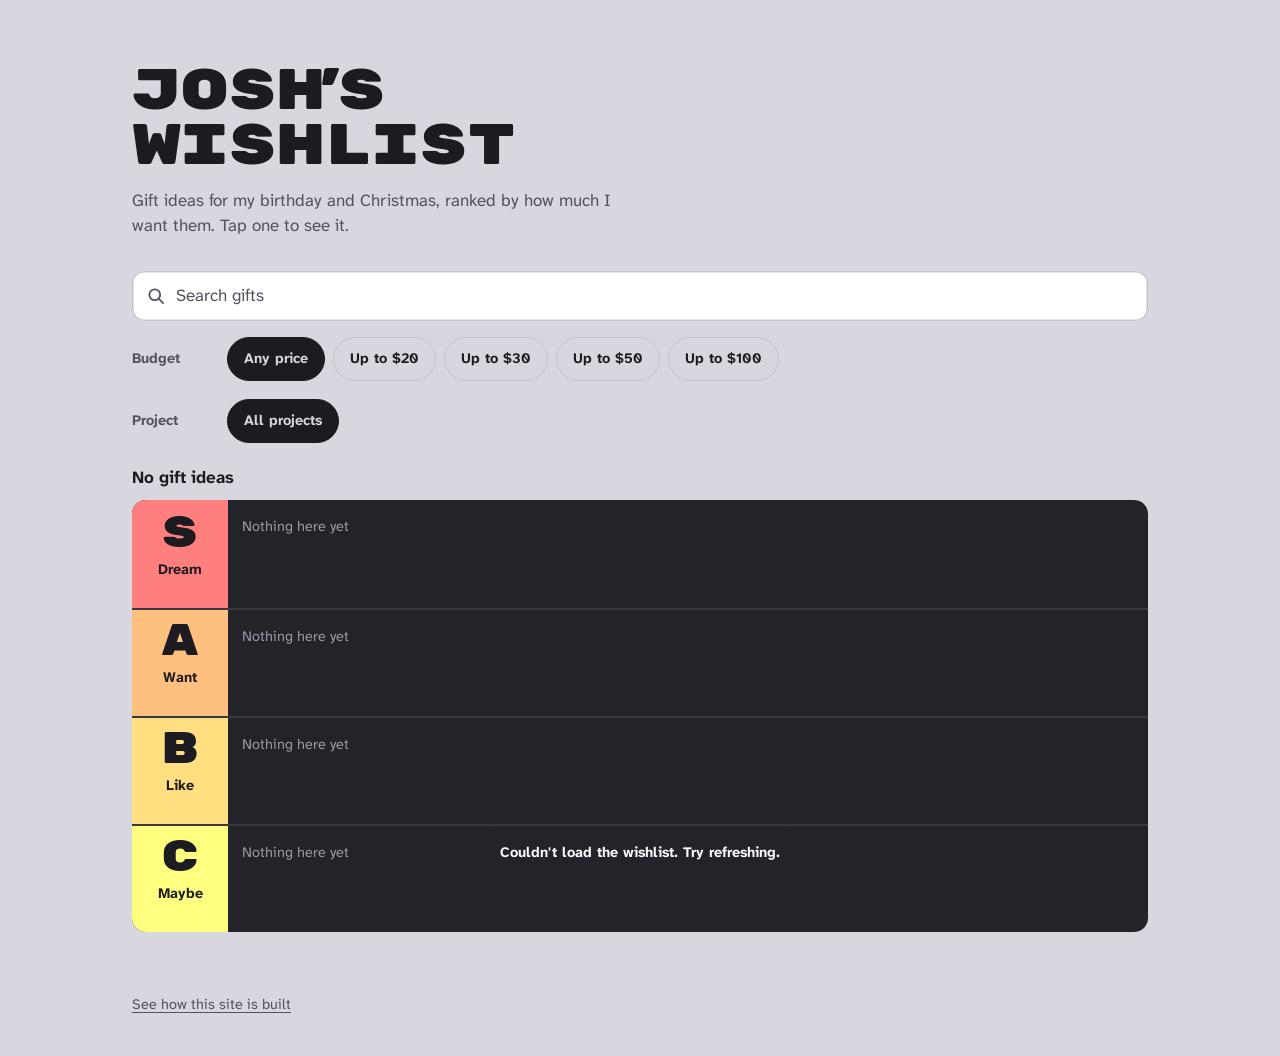
==== commit aaa3c143: "Redesign the wishlist as a tier list The home page is now the list itself: S / A / B / C rows of gif" ====
--- a/index.html
+++ b/index.html
@@ -4,146 +4,79 @@
     <meta charset="UTF-8">
     <meta name="viewport" content="width=device-width, initial-scale=1.0">
     <title>Josh's Wishlist</title>
+    <meta name="description" content="Gift ideas for Josh's birthday and Christmas, ranked by how much he wants them.">
+    <meta property="og:title" content="Josh's Wishlist">
+    <meta property="og:description" content="Gift ideas for my birthday and Christmas, ranked by how much I want them.">
+    <meta property="og:type" content="website">
+    <meta name="color-scheme" content="light">
+    <meta name="theme-color" content="#D8D6DE">
+    <link rel="icon" href="data:image/svg+xml,%3Csvg xmlns='http://www.w3.org/2000/svg' viewBox='0 0 32 32'%3E%3Crect width='32' height='32' rx='6' fill='%23FF7F7F'/%3E%3Ctext x='16' y='23' font-family='Arial Black,sans-serif' font-size='20' font-weight='900' text-anchor='middle' fill='%231C1B22'%3ES%3C/text%3E%3C/svg%3E">
+    <link rel="preconnect" href="https://fonts.googleapis.com">
+    <link rel="preconnect" href="https://fonts.gstatic.com" crossorigin>
+    <link rel="stylesheet" href="https://fonts.googleapis.com/css2?family=Atkinson+Hyperlegible+Next:wght@400;700&family=Rubik+Mono+One&display=swap">
     <link rel="stylesheet" href="style.css">
-    <meta name="color-scheme" content="dark">
 </head>
-<body class="home-page">
-    <!-- Mobile Navigation Overlay -->
-    <div id="nav-overlay" class="nav-overlay" hidden>
-        <div class="nav-sidebar">
-            <div class="nav-header">
-                <button class="close-nav" data-action="menu-close" aria-label="Close menu">×</button>
-            </div>
-            <nav class="nav-menu">
-                <button class="nav-item" data-action="nav" data-route="home">
-                    <span class="nav-icon">🏠</span>
-                    <span class="nav-label">Home</span>
-                </button>
-                <button class="nav-item" data-action="nav" data-route="under-20">
-                    <span class="nav-icon">💸</span>
-                    <span class="nav-label">Under $20</span>
-                </button>
-                <button class="nav-item" data-action="nav" data-route="30-items">
-                    <span class="nav-icon">🎯</span>
-                    <span class="nav-label">$30 Items</span>
-                </button>
-                <button class="nav-item" data-action="nav" data-route="by-rank">
-                    <span class="nav-icon">⭐</span>
-                    <span class="nav-label">By Priority</span>
-                </button>
-                <button class="nav-item" data-action="nav" data-route="by-project">
-                    <span class="nav-icon">🏗️</span>
-                    <span class="nav-label">By Project</span>
-                </button>
-                <button class="nav-item" data-action="nav" data-route="purchased">
-                    <span class="nav-icon">✅</span>
-                    <span class="nav-label">Purchased</span>
-                </button>
-            </nav>
-        </div>
-    </div>
-
-    <div class="app-container">
-        <!-- Top Header -->
-        <header class="top-header">
-            <div class="header-content">
-                <div class="header-brand" data-action="nav" data-route="home" role="button" tabindex="0">
-                    <div class="header-icon">🎁</div>
-                    <div class="header-title">Josh's Wishlist</div>
-                </div>
-                <div class="header-subtitle" data-action="nav" data-route="home">A curated collection of birthday wishes organized just for you</div>
-            </div>
+<body>
+    <div class="page">
+        <header class="masthead">
+            <h1 class="wordmark" data-action="secret-tap"><span>Josh<span class="apos">’</span>s</span> <span>Wishlist</span></h1>
+            <p class="intro">Gift ideas for my birthday and Christmas, ranked by how much I want them. Tap one to see it.</p>
         </header>
 
-        <!-- Search Bar -->
-        <div class="search-container">
-            <button id="menu-btn" class="menu-btn" data-action="menu-open" aria-label="Open navigation menu">
-                <span class="hamburger"></span>
-                <span class="hamburger"></span>
-                <span class="hamburger"></span>
-            </button>
-            <div class="search-bar">
-                <span class="search-icon">🔍</span>
-                <input id="global-search" type="search" placeholder="Search gift ideas..." aria-label="Search gift ideas" />
-            </div>
-        </div>
-
-        <!-- Main Content -->
-        <main id="main-content" class="main-content">
-            <div id="content-area" class="content-area">
-                <!-- Home page pre-rendered to prevent loading flash -->
-                <div id="home-content">
-                    <div class="home-hero">
-                        <div class="hero-icon" id="secret-hero" data-action="secret-tap">🎁</div>
-                        <h1 class="hero-title">Josh's Wishlist</h1>
-                        <p class="hero-subtitle">A curated collection of birthday wishes organized just for you</p>
+        <main id="main">
+            <section id="list-view" aria-label="Wishlist">
+                <div class="controls">
+                    <label class="search">
+                        <svg class="search-icon" viewBox="0 0 24 24" aria-hidden="true"><circle cx="10.5" cy="10.5" r="6.5"/><path d="m15.5 15.5 5 5"/></svg>
+                        <input id="search" type="search" placeholder="Search gifts" aria-label="Search gifts" autocomplete="off">
+                    </label>
+                    <div class="filter" role="group" aria-labelledby="budget-label">
+                        <span class="filter-label" id="budget-label">Budget</span>
+                        <div class="chips" id="budget-chips">
+                            <button class="chip" data-action="budget" data-budget="" aria-pressed="true">Any price</button>
+                            <button class="chip" data-action="budget" data-budget="20" aria-pressed="false">Up to $20</button>
+                            <button class="chip" data-action="budget" data-budget="30" aria-pressed="false">Up to $30</button>
+                            <button class="chip" data-action="budget" data-budget="50" aria-pressed="false">Up to $50</button>
+                            <button class="chip" data-action="budget" data-budget="100" aria-pressed="false">Up to $100</button>
+                        </div>
                     </div>
-
-                    <div class="category-grid">
-                        <div class="category-card under-20" data-action="nav" data-sfx="nav" data-route="under-20" role="button" tabindex="0">
-                            <div class="category-header">
-                                <div class="category-icon">$</div>
-                                <div class="category-title">Under $20</div>
-                            </div>
-                            <div class="category-description">Perfect stocking stuffers and small gift ideas</div>
-                            <div class="category-count" id="under20-count">Loading...</div>
-                        </div>
-
-                        <div class="category-card thirty-items" data-action="nav" data-sfx="nav" data-route="30-items" role="button" tabindex="0">
-                            <div class="category-header">
-                                <div class="category-icon">🎯</div>
-                                <div class="category-title">$30 Items</div>
-                            </div>
-                            <div class="category-description">Great value gifts that hit the sweet spot</div>
-                            <div class="category-count" id="thirty-count">Loading...</div>
-                        </div>
-
-                        <div class="category-card by-priority" data-action="nav" data-sfx="nav" data-route="by-rank" role="button" tabindex="0">
-                            <div class="category-header">
-                                <div class="category-icon">⭐</div>
-                                <div class="category-title">By Priority</div>
-                            </div>
-                            <div class="category-description">See what I want most (S-tier = dream gifts!)</div>
-                            <div class="category-pills" id="priority-pills">
-                                <span class="priority-pill">Loading...</span>
-                            </div>
-                        </div>
-
-                        <div class="category-card by-category" data-action="nav" data-sfx="nav" data-route="by-project" role="button" tabindex="0">
-                            <div class="category-header">
-                                <div class="category-icon">🏗️</div>
-                                <div class="category-title">By Project</div>
-                            </div>
-                            <div class="category-description">Browse my wishlist by projects and goals</div>
-                            <div class="category-count" id="project-count">Loading...</div>
+                    <div class="filter" role="group" aria-labelledby="project-label">
+                        <span class="filter-label" id="project-label">Project</span>
+                        <div class="chips" id="project-chips">
+                            <button class="chip" data-action="project" data-project="" aria-pressed="true">All projects</button>
                         </div>
                     </div>
                 </div>
-                <!-- Placeholder for routed views (kept hidden on home) -->
-                <div id="route-view" style="display:none"></div>
-            </div>
+
+                <div class="summary">
+                    <p id="summary" class="summary-text" aria-live="polite">Loading gift ideas…</p>
+                    <button id="clear-filters" class="text-btn" data-action="clear-filters" hidden>Clear filters</button>
+                </div>
+                <p id="project-note" class="project-note" hidden></p>
+
+                <!-- Rows are pre-rendered so the page doesn't jump when the data arrives -->
+                <div id="tiers" class="tiers">
+                    <div class="tier"><div class="tier-label tier-S"><span class="tier-badge"><span class="tier-letter">S</span><span class="tier-word">Dream</span></span></div><div class="tier-items is-loading"></div></div>
+                    <div class="tier"><div class="tier-label tier-A"><span class="tier-badge"><span class="tier-letter">A</span><span class="tier-word">Want</span></span></div><div class="tier-items is-loading"></div></div>
+                    <div class="tier"><div class="tier-label tier-B"><span class="tier-badge"><span class="tier-letter">B</span><span class="tier-word">Like</span></span></div><div class="tier-items is-loading"></div></div>
+                    <div class="tier"><div class="tier-label tier-C"><span class="tier-badge"><span class="tier-letter">C</span><span class="tier-word">Maybe</span></span></div><div class="tier-items is-loading"></div></div>
+                </div>
+
+                <p class="list-foot"><button id="toggle-bought" class="text-btn" data-action="toggle-bought" hidden></button></p>
+            </section>
+
+            <section id="admin-view" hidden></section>
         </main>
+
+        <footer class="site-foot">
+            <a href="https://github.com/testler/Wish-list">See how this site is built</a>
+        </footer>
     </div>
 
-    <!-- Purchase Confirmation Modal -->
-    <div id="purchase-modal" class="modal" role="dialog" aria-modal="true" aria-labelledby="purchase-title" hidden>
-        <div class="modal-dialog">
-            <header class="modal-header">
-                <h2 id="purchase-title">Confirm Purchase</h2>
-                <button class="icon-btn modal-close" id="purchase-modal-close" data-action="close-modal" aria-label="Close">×</button>
-            </header>
-            <div class="modal-body">
-                <p id="purchase-confirm-text">Are you sure you want to mark this item as purchased?</p>
-                <footer class="modal-footer">
-                    <button type="button" class="btn btn-ghost" id="purchase-cancel" data-action="close-modal">Cancel</button>
-                    <button type="button" class="btn btn-primary" id="purchase-confirm" data-action="confirm-purchase">Yes, Mark as Purchased</button>
-                </footer>
-            </div>
-        </div>
-    </div>
+    <dialog id="sheet" class="sheet" aria-labelledby="sheet-title"></dialog>
 
-    <div id="toast-stack" class="toast-stack" aria-live="polite" aria-atomic="true"></div>
+    <div id="toast-stack" class="toast-stack" popover="manual" aria-live="polite" aria-atomic="true"></div>
 
     <script src="app.js"></script>
 </body>
-</html>+</html>
--- a/style.css
+++ b/style.css
@@ -1,1270 +1,649 @@
-/* Reset and Base Styles */
-* {
-    margin: 0;
-    padding: 0;
-    box-sizing: border-box;
-}
-
-/* Dark Theme Variables */
+/* Josh's Wishlist: a tier list on a console-grey page */
+
+*, *::before, *::after { box-sizing: border-box; }
+* { margin: 0; }
+
 :root {
-    --bg-primary: #0b1220;
-    --bg-secondary: #1a2332;
-    --bg-tertiary: #2a3441;
-    --text-primary: #ffffff;
-    --text-secondary: #94a3b8;
-    --text-muted: #64748b;
-    --accent-blue: #3b82f6;
-    --accent-teal: #06b6d4;
-    --accent-green: #10b981;
-    --border-color: #334155;
-    --shadow: 0 4px 6px -1px rgba(0, 0, 0, 0.1), 0 2px 4px -1px rgba(0, 0, 0, 0.06);
-    --shadow-lg: 0 10px 15px -3px rgba(0, 0, 0, 0.1), 0 4px 6px -2px rgba(0, 0, 0, 0.05);
+    --page: #D8D6DE;
+    --page-deep: #C6C3CF;
+    --slab: #23232A;
+    --slab-line: #383842;
+    --slab-ink: #9B98A6;
+    --ink: #1C1B22;
+    --ink-soft: #55525F;
+    --paper: #FFFFFF;
+    --action: #4B3FB0;
+    --action-deep: #3A3091;
+    --tier-S: #FF7F7F;
+    --tier-A: #FFBF7F;
+    --tier-B: #FFDF7F;
+    --tier-C: #FFFF7F;
+
+    --font-display: 'Rubik Mono One', 'Arial Black', sans-serif;
+    --font-body: 'Atkinson Hyperlegible Next', 'Atkinson Hyperlegible', system-ui, sans-serif;
+
+    /* Type scale, ratio 1.25 on a 17px base */
+    --step--2: 0.72rem;
+    --step--1: 0.85rem;
+    --step-0: 1rem;
+    --step-1: 1.25rem;
+    --step-2: 1.563rem;
+    --step-3: 1.953rem;
+
+    --gutter: 16px;
+    --tile: 62px;
+    --label: 64px;
+}
+
+html {
+    font-size: 106.25%; /* 17px */
+    -webkit-text-size-adjust: 100%;
 }
 
 body {
-    font-family: -apple-system, BlinkMacSystemFont, 'Segoe UI', Roboto, sans-serif;
-    background: var(--bg-primary);
-    color: var(--text-primary);
+    background: var(--page);
+    color: var(--ink);
+    font-family: var(--font-body);
+    font-size: var(--step-0);
     line-height: 1.5;
     -webkit-font-smoothing: antialiased;
-    min-height: 100vh;
-}
-
-/* App Container */
-.app-container {
-    max-width: 428px;
+}
+
+img { display: block; max-width: 100%; }
+button, input, select, textarea { font: inherit; color: inherit; }
+button { cursor: pointer; }
+[hidden] { display: none !important; }
+
+:focus-visible {
+    outline: 3px solid var(--action);
+    outline-offset: 2px;
+}
+
+.page {
+    max-width: 1080px;
     margin: 0 auto;
-    min-height: 100vh;
-    background: var(--bg-primary);
+    padding: 0 var(--gutter);
+}
+
+/* Masthead */
+.masthead {
+    padding: 40px 0 24px;
+    max-width: 38rem;
+}
+
+.wordmark {
+    font-family: var(--font-display);
+    font-weight: 400;
+    font-size: clamp(2rem, 9.5vw, 3.4rem);
+    line-height: 0.95;
+    letter-spacing: -0.02em;
+    user-select: none;
+    -webkit-tap-highlight-color: transparent;
+}
+
+.wordmark > span { display: block; }
+
+/* Monospace gives the apostrophe a full-width cell; pull its neighbours in */
+.apos { margin: 0 -0.3em; }
+
+.intro {
+    margin-top: 14px;
+    color: var(--ink-soft);
+    max-width: 30rem;
+}
+
+/* Controls */
+.controls {
+    display: grid;
+    gap: 14px;
+    margin-bottom: 20px;
+}
+
+.search {
+    display: flex;
+    align-items: center;
+    gap: 10px;
+    background: var(--paper);
+    border-radius: 12px;
+    padding: 0 14px;
+    min-height: 50px;
+    box-shadow: inset 0 0 0 1.5px var(--page-deep);
+}
+
+.search:focus-within { box-shadow: inset 0 0 0 2px var(--action); }
+
+.search-icon {
+    width: 20px;
+    height: 20px;
+    flex-shrink: 0;
+    fill: none;
+    stroke: var(--ink-soft);
+    stroke-width: 2.2;
+    stroke-linecap: round;
+}
+
+.search input {
+    flex: 1;
+    min-width: 0;
+    border: 0;
+    background: none;
+    padding: 12px 0;
+    outline: none;
+}
+
+.search input::placeholder { color: var(--ink-soft); }
+
+.filter {
+    display: grid;
+    grid-template-columns: 4.6rem 1fr;
+    align-items: start;
+    gap: 8px;
+}
+
+.filter-label {
+    font-size: var(--step--1);
+    font-weight: 700;
+    color: var(--ink-soft);
+    line-height: 48px; /* centers on the first row of chips */
+}
+
+.chips {
+    display: flex;
+    gap: 8px;
+    overflow-x: auto;
+    scrollbar-width: none;
+    margin-right: calc(var(--gutter) * -1);
+    padding: 2px var(--gutter) 2px 2px;
+}
+
+.chips::-webkit-scrollbar { display: none; }
+
+.chip {
+    flex-shrink: 0;
+    min-height: 44px;
+    padding: 0 16px;
+    border-radius: 999px;
+    border: 1.5px solid var(--page-deep);
+    background: transparent;
+    font-size: var(--step--1);
+    font-weight: 700;
+    white-space: nowrap;
+}
+
+.chip:hover { border-color: var(--ink-soft); }
+
+.chip[aria-pressed="true"] {
+    background: var(--ink);
+    border-color: var(--ink);
+    color: var(--page);
+}
+
+/* Result summary */
+.summary {
+    display: flex;
+    flex-wrap: wrap;
+    align-items: baseline;
+    justify-content: space-between;
+    column-gap: 16px;
+    margin-bottom: 10px;
+}
+
+.summary .text-btn { white-space: nowrap; }
+
+.summary-text { font-weight: 700; }
+
+.project-note {
+    color: var(--ink-soft);
+    margin: -4px 0 14px;
+    max-width: 38rem;
+}
+
+.text-btn {
+    background: none;
+    border: 0;
+    padding: 6px 0;
+    color: var(--action);
+    font-weight: 700;
+    text-decoration: underline;
+    text-decoration-thickness: 1.5px;
+    text-underline-offset: 3px;
+}
+
+.text-btn:hover { color: var(--action-deep); }
+
+/* The tier list */
+.tiers {
+    background: var(--slab);
+    border-radius: 14px;
+    overflow: hidden;
+}
+
+.tier {
+    display: grid;
+    grid-template-columns: var(--label) 1fr;
+    min-height: calc(var(--tile) + 12px);
+}
+
+.tier + .tier { border-top: 2px solid var(--slab-line); }
+
+.tier-label {
+    color: var(--ink);
+    padding: 10px 4px;
+}
+
+/* Rows can be taller than the screen, so the letter rides along at the top while you scroll */
+.tier-badge {
+    position: sticky;
+    top: 12px;
+    display: flex;
+    flex-direction: column;
+    align-items: center;
+    gap: 2px;
+}
+
+.tier-S { background: var(--tier-S); }
+.tier-A { background: var(--tier-A); }
+.tier-B { background: var(--tier-B); }
+.tier-C { background: var(--tier-C); }
+
+.tier-letter {
+    font-family: var(--font-display);
+    font-size: var(--step-3);
+    line-height: 1;
+}
+
+.tier-word {
+    font-size: var(--step--2);
+    font-weight: 700;
+}
+
+.tier-items {
+    display: grid;
+    grid-template-columns: repeat(auto-fill, minmax(var(--tile), 1fr));
+    align-content: start;
+    gap: 6px;
+    padding: 6px;
+}
+
+.tier-items.is-loading::before {
+    content: '';
+    aspect-ratio: 1;
+    border-radius: 6px;
+    background: var(--slab-line);
+}
+
+.tier-empty {
+    grid-column: 1 / -1;
+    align-self: center;
+    color: var(--slab-ink);
+    font-size: var(--step--1);
+    padding: 10px 8px;
+}
+
+.tile {
     position: relative;
-}
-
-/* Navigation Overlay */
-.nav-overlay {
-    position: fixed;
-    top: 0;
-    left: 0;
-    width: 100%;
-    height: 100vh;
-    background: rgba(0, 0, 0, 0.5);
-    z-index: 1000;
-    display: flex;
-}
-
-.nav-overlay[hidden] {
-    display: none;
-}
-
-.nav-sidebar {
-    width: 280px;
-    height: 100vh;
-    background: var(--bg-secondary);
-    padding: 20px;
-    overflow-y: auto;
-}
-
-.nav-header {
-    display: flex;
-    justify-content: flex-end;
-    margin-bottom: 30px;
-}
-
-.close-nav {
-    background: none;
-    border: none;
-    color: var(--text-primary);
-    font-size: 24px;
-    cursor: pointer;
-    padding: 8px;
-    border-radius: 8px;
-}
-
-.close-nav:hover {
-    background: var(--bg-tertiary);
-}
-
-.nav-menu {
-    display: flex;
-    flex-direction: column;
-    gap: 8px;
-}
-
-.nav-item {
-    display: flex;
-    align-items: center;
-    gap: 12px;
-    padding: 16px;
-    background: none;
-    border: none;
-    border-radius: 12px;
-    color: var(--text-secondary);
-    cursor: pointer;
-    transition: all 0.2s ease;
-    text-align: left;
-    width: 100%;
-}
-
-.nav-item:hover {
-    background: var(--bg-tertiary);
-    color: var(--text-primary);
-}
-
-.nav-item.is-active {
-    background: var(--accent-blue);
-    color: white;
-}
-
-.nav-icon {
-    font-size: 20px;
-    width: 24px;
-    text-align: center;
-}
-
-.nav-label {
-    font-size: 16px;
-    font-weight: 500;
-}
-
-/* Top Header */
-.top-header {
-    background: var(--bg-secondary);
-    border-bottom: 1px solid var(--border-color);
-    padding: 16px 20px;
-    position: sticky;
-    top: 0;
-    z-index: 100;
-}
-
-/* Hide header on home page */
-body.home-page .top-header {
-    display: none;
-}
-
-.header-content {
-    display: flex;
-    align-items: center;
-    justify-content: center;
-    flex-direction: column;
-    text-align: center;
-}
-
-.header-brand {
-    display: flex;
-    align-items: center;
-    gap: 8px;
-    margin-bottom: 4px;
-    cursor: pointer;
-    transition: opacity 0.2s ease;
-}
-
-.header-brand:hover {
-    opacity: 0.8;
-}
-
-.header-icon {
-    font-size: 20px;
-}
-
-.header-title {
-    font-size: 18px;
-    font-weight: 600;
-    color: var(--text-primary);
-}
-
-.header-subtitle {
-    font-size: 12px;
-    color: var(--text-secondary);
-    opacity: 0.8;
-    cursor: pointer;
-    transition: opacity 0.2s ease;
-}
-
-.header-subtitle:hover {
-    opacity: 1;
-}
-
-.menu-btn {
-    background: none;
-    border: none;
-    cursor: pointer;
-    padding: 8px;
-    border-radius: 8px;
-    display: flex;
-    flex-direction: column;
-    gap: 3px;
-    flex-shrink: 0;
-}
-
-/* The hamburger menu is the mobile nav; wider screens get the category cards and back buttons */
-@media (min-width: 768px) {
-    .menu-btn {
-        display: none;
-    }
-}
-
-.menu-btn:hover {
-    background: var(--bg-tertiary);
-}
-
-.hamburger {
-    width: 20px;
-    height: 2px;
-    background: var(--text-primary);
-    border-radius: 1px;
-}
-
-.header-title {
-    display: flex;
-    align-items: center;
-    gap: 8px;
-}
-
-.header-title.clickable {
-    cursor: pointer;
-    padding: 8px;
-    border-radius: 8px;
-    transition: background-color 0.2s ease;
-}
-
-.header-title.clickable:hover {
-    background: var(--bg-tertiary);
-}
-
-.gift-icon {
-    font-size: 24px;
-}
-
-.title-text {
-    font-size: 18px;
-    font-weight: 600;
-    color: var(--text-primary);
-}
-
-.add-btn {
-    background: var(--accent-blue);
-    border: none;
-    color: white;
-    width: 36px;
-    height: 36px;
-    border-radius: 50%;
-    font-size: 20px;
-    font-weight: 500;
-    cursor: pointer;
-    display: flex;
-    align-items: center;
-    justify-content: center;
-}
-
-.add-btn:hover {
-    background: #2563eb;
-}
-
-/* Search Container */
-.search-container {
-    display: flex;
-    align-items: center;
-    gap: 12px;
-    padding: 16px 20px;
-    background: var(--bg-primary);
-}
-
-.search-bar {
-    flex: 1;
-    display: flex;
-    align-items: center;
-    gap: 12px;
-    background: var(--bg-secondary);
-    border: 1px solid var(--border-color);
-    border-radius: 12px;
-    padding: 12px 16px;
-}
-
-.search-icon {
-    font-size: 16px;
-    color: var(--text-muted);
-}
-
-.search-bar input {
-    flex: 1;
-    background: none;
-    border: none;
-    outline: none;
-    color: var(--text-primary);
-    font-size: 16px;
-}
-
-.search-bar input::placeholder {
-    color: var(--text-muted);
-}
-
-/* Back Button */
-.back-button {
-    display: flex;
-    align-items: center;
-    gap: 8px;
-    background: none;
-    border: none;
-    color: var(--accent-blue);
-    font-size: 16px;
-    cursor: pointer;
-    padding: 8px 0;
-    margin-bottom: 16px;
-    transition: color 0.2s ease;
-}
-
-.back-button:hover {
-    color: var(--accent-teal);
-}
-
-.page-header {
-    margin-bottom: 24px;
-}
-
-.page-title {
-    font-size: 28px;
-    font-weight: 700;
-    color: var(--text-primary);
-    margin-bottom: 8px;
-}
-
-.page-subtitle {
-    color: var(--text-secondary);
-    font-size: 16px;
-    line-height: 1.4;
-}
-
-/* Main Content */
-.main-content {
-    padding: 0 20px 40px;
-}
-
-.content-area {
-    display: flex;
-    flex-direction: column;
-    gap: 20px;
-}
-
-/* Home Screen */
-.home-hero {
-    text-align: center;
-    padding: 48px 0 24px;
-}
-
-.hero-icon {
-    width: 64px;
-    height: 64px;
-    background: linear-gradient(135deg, var(--accent-blue), var(--accent-teal));
-    border-radius: 16px;
-    display: flex;
-    align-items: center;
-    justify-content: center;
-    font-size: 28px;
-    margin: 0 auto 14px;
-}
-
-.hero-title {
-    font-size: 28px;
-    font-weight: 800;
-    margin-bottom: 6px;
-    color: var(--text-primary);
-}
-
-.hero-subtitle {
-    color: var(--text-secondary);
-    font-size: 14px;
-    max-width: 360px;
-    margin: 0 auto 16px;
-}
-
-/* Admin styles */
-.admin-login-card {
-    max-width: 420px;
-    margin: 60px auto;
-    background: var(--bg-secondary);
-    border: 1px solid var(--border-color);
-    border-radius: 16px;
-    padding: 24px;
-}
-.admin-login-icon { width: 56px; height: 56px; border-radius: 16px; display:flex; align-items:center; justify-content:center; font-size:28px; margin:0 auto 12px; background: linear-gradient(135deg, #60a5fa, #2563eb); }
-.admin-login-title { text-align:center; font-size:20px; font-weight:700; margin-bottom:6px; }
-.admin-login-subtitle { text-align:center; color: var(--text-secondary); margin-bottom:16px; }
-.admin-pass-wrap { position: relative; }
-.admin-error { color: #ef4444; font-size: 13px; margin-top: 6px; }
-
-.admin-header { display:flex; align-items:center; justify-content: space-between; margin-bottom: 16px; }
-.admin-tabs { display:flex; gap:8px; margin-bottom:16px; }
-.admin-tab { background: var(--bg-secondary); border:1px solid var(--border-color); color: var(--text-secondary); padding:8px 12px; border-radius:20px; cursor:pointer; }
-.admin-tab.active { background: var(--accent-blue); color:#fff; border-color: var(--accent-blue); }
-.admin-card { background: var(--bg-secondary); border:1px solid var(--border-color); border-radius:16px; padding:16px; margin-bottom:16px; }
-.section-title { font-size:18px; font-weight:700; margin-bottom:12px; }
-.admin-list { display:flex; flex-direction:column; gap:8px; }
-.admin-list-row { display:flex; align-items:center; justify-content: space-between; background: var(--bg-tertiary); border:1px solid var(--border-color); border-radius:12px; padding:12px; }
-.admin-list-title { font-weight:600; }
-.admin-list-sub { color: var(--text-secondary); font-size: 13px; }
-.admin-list-actions { display:flex; gap:8px; }
-.btn-block { width: 100%; }
-
-.hero-dates {
-    display: flex;
-    justify-content: center;
-    gap: 20px;
-    margin-top: 16px;
-}
-
-.date-badge {
-    display: flex;
-    align-items: center;
-    gap: 6px;
-    background: var(--bg-secondary);
-    padding: 8px 12px;
-    border-radius: 20px;
-    font-size: 14px;
-    color: var(--text-secondary);
-}
-
-/* Category Cards */
-.category-grid {
-    display: grid;
-    grid-template-columns: repeat(2, 1fr);
-    gap: 16px;
-}
-
-.category-card {
-    background: var(--bg-secondary);
-    border: 1px solid var(--border-color);
-    border-radius: 16px;
-    padding: 20px;
-    cursor: pointer;
-    transition: all 0.2s ease;
-    position: relative;
+    aspect-ratio: 1;
+    padding: 0;
+    border: 0;
+    border-radius: 6px;
     overflow: hidden;
-}
-
-.category-card:hover {
-    transform: translateY(-2px);
-    box-shadow: var(--shadow-lg);
-}
-
-.category-card.under-20 {
-    background: linear-gradient(135deg, #10b981, #059669);
-}
-
-.category-card.thirty-items {
-    background: linear-gradient(135deg, #2563eb, #1d4ed8);
-}
-
-.category-card.by-priority {
-    background: linear-gradient(135deg, #f97316, #ea580c);
-}
-
-.category-card.by-category {
-    background: linear-gradient(135deg, #f43f5e, #ef4444);
-}
-
-.category-header {
-    display: grid;
-    grid-template-columns: auto 1fr;
-    align-items: center;
-    gap: 12px;
-    margin-bottom: 10px;
-}
-
-.category-icon {
-    width: 56px;
-    height: 56px;
-    border-radius: 14px;
-    display: flex;
-    align-items: center;
-    justify-content: center;
-    font-size: 24px;
-    box-shadow: 0 8px 20px rgba(0,0,0,0.25);
-}
-
-/* Colored icon tiles to match each card */
-.category-card.under-20 .category-icon { background: linear-gradient(135deg, #34d399, #059669); }
-.category-card.thirty-items .category-icon { background: linear-gradient(135deg, #60a5fa, #2563eb); }
-.category-card.by-priority .category-icon { background: linear-gradient(135deg, #fdba74, #f97316); }
-.category-card.by-category .category-icon { background: linear-gradient(135deg, #fb7185, #ef4444); }
-
-.category-title {
-    font-size: 20px;
-    font-weight: 700;
-    color: white;
-}
-
-.category-description {
-    color: rgba(255, 255, 255, 0.92);
-    font-size: 14px;
-    margin-bottom: 16px;
-    line-height: 1.5;
-}
-
-.category-count {
-    color: rgba(255, 255, 255, 1);
-    font-size: 16px;
-    font-weight: 600;
-}
-
-.category-pills {
-    display: flex;
-    gap: 8px;
-    flex-wrap: wrap;
-    margin-top: 8px;
-}
-
-.priority-pill {
-    background: rgba(255, 255, 255, 0.2);
-    color: rgba(255, 255, 255, 0.9);
-    padding: 4px 8px;
-    border-radius: 12px;
-    font-size: 12px;
-    font-weight: 600;
-}
-
-/* Product Grid */
-.product-grid {
-    display: grid;
-    grid-template-columns: 1fr;
-    gap: 16px;
-}
-
-.product-card {
-    background: var(--bg-secondary);
-    border: 1px solid var(--border-color);
-    border-radius: 16px;
-    overflow: hidden;
-    transition: all 0.2s ease;
-}
-
-.product-card:hover {
-    transform: translateY(-2px);
-    box-shadow: var(--shadow-lg);
-}
-
-.product-image {
-    width: 100%;
-    height: 200px;
-    background: var(--bg-tertiary);
-    position: relative;
-    overflow: hidden;
-}
-
-.product-image img {
+    background: var(--paper);
+    -webkit-tap-highlight-color: transparent;
+}
+
+.tile img {
     width: 100%;
     height: 100%;
     object-fit: cover;
 }
 
-.product-image .placeholder {
+.tile:hover { outline: 2px solid rgba(255, 255, 255, 0.55); outline-offset: 1px; }
+.tile:focus-visible { outline: 3px solid var(--paper); outline-offset: 2px; }
+
+.tile-glyph {
+    display: grid;
+    place-items: center;
+    width: 100%;
+    height: 100%;
+    font-size: 1.6rem;
+    background: var(--page);
+}
+
+.tag {
     position: absolute;
-    top: 50%;
-    left: 50%;
-    transform: translate(-50%, -50%);
-    font-size: 48px;
-    color: var(--text-muted);
-}
-
-.product-info {
-    padding: 16px;
-}
-
-.product-title {
-    font-size: 16px;
-    font-weight: 600;
-    color: var(--text-primary);
-    margin-bottom: 8px;
-    line-height: 1.3;
-}
-
-.product-price {
-    font-size: 20px;
-    font-weight: 700;
-    color: var(--accent-blue);
-    margin-bottom: 8px;
-}
-
-.product-vendor {
-    display: flex;
-    align-items: center;
-    gap: 8px;
-    color: var(--text-secondary);
-    font-size: 14px;
-    margin-bottom: 12px;
-}
-
-.vendor-icon {
-    width: 16px;
-    height: 16px;
-    border-radius: 2px;
-}
-
-.product-actions {
-    display: flex;
-    gap: 8px;
-}
-
-.product-link {
-    margin-top: 8px;
-}
-
-.btn-block {
+    left: 4px;
+    bottom: 4px;
+    padding: 1px 5px;
+    border-radius: 4px;
+    background: var(--paper);
+    color: var(--ink);
+    font-size: var(--step--2);
+    font-weight: 700;
+    line-height: 1.35;
+    box-shadow: 0 0 0 1px rgba(28, 27, 34, 0.12);
+}
+
+.tile.is-bought img,
+.tile.is-bought .tile-glyph { filter: grayscale(1); opacity: 0.4; }
+.tile.is-bought .tag { background: var(--ink); color: var(--page); }
+
+.list-foot { padding: 14px 0 0; }
+
+.site-foot {
+    padding: 48px 0 40px;
+    font-size: var(--step--1);
+}
+
+.site-foot a { color: var(--ink-soft); text-underline-offset: 3px; }
+
+/* Item sheet: slides up from the bottom on phones, centered dialog on wider screens */
+.sheet {
     width: 100%;
-}
-
-.btn {
-    padding: 8px 16px;
-    border-radius: 8px;
-    border: none;
-    font-size: 14px;
-    font-weight: 500;
-    cursor: pointer;
-    transition: all 0.2s ease;
-}
-
-.btn-primary {
-    background: var(--accent-blue);
-    color: white;
-}
-
-.btn-primary:hover {
-    background: #2563eb;
-}
-
-.btn-secondary {
-    background: var(--bg-tertiary);
-    color: var(--text-primary);
-    border: 1px solid var(--border-color);
-}
-
-.btn-secondary:hover {
-    background: var(--border-color);
-}
-
-a.btn {
-    display: inline-block;
-    text-align: center;
-    text-decoration: none;
-}
-
-.btn-ghost {
-    background: none;
-    color: var(--text-secondary);
-    border: 1px solid var(--border-color);
-}
-
-.btn-ghost:hover {
-    background: var(--bg-tertiary);
-    color: var(--text-primary);
-}
-
-.btn:disabled {
-    cursor: default;
-    opacity: 0.7;
-}
-
-.btn-icon {
-    background: none;
-    border: none;
-    color: var(--text-muted);
-    font-size: 18px;
-    cursor: pointer;
-    padding: 8px;
-    border-radius: 6px;
-}
-
-.btn-icon:hover {
-    background: var(--bg-tertiary);
-    color: var(--text-primary);
-}
-
-/* Priority/Rank Badge */
-.rank-badge {
+    max-width: 560px;
+    max-height: 92vh;
+    margin: auto auto 0;
+    padding: 0;
+    border: 0;
+    border-radius: 18px 18px 0 0;
+    background: var(--paper);
+    color: var(--ink);
+    overflow: auto;
+    overscroll-behavior: contain;
+}
+
+.sheet::backdrop { background: rgba(28, 27, 34, 0.55); }
+
+.sheet[open] { animation: sheet-up 220ms cubic-bezier(0.2, 0.9, 0.3, 1); }
+
+@keyframes sheet-up {
+    from { transform: translateY(40px); opacity: 0; }
+}
+
+.sheet-media {
+    position: relative;
+    aspect-ratio: 4 / 3;
+    background: var(--paper);
+    border-bottom: 1.5px solid var(--page);
+}
+
+.sheet-media img {
+    width: 100%;
+    height: 100%;
+    object-fit: contain;
+}
+
+.sheet-media .tile-glyph { font-size: 3.5rem; }
+
+.sheet-close {
     position: absolute;
     top: 12px;
     right: 12px;
-    width: 32px;
-    height: 32px;
+    width: 44px;
+    height: 44px;
     border-radius: 50%;
-    display: flex;
+    border: 0;
+    background: var(--ink);
+    color: var(--page);
+    display: grid;
+    place-items: center;
+}
+
+.sheet-close svg {
+    width: 18px;
+    height: 18px;
+    stroke: currentColor;
+    stroke-width: 2.5;
+    stroke-linecap: round;
+}
+
+.sheet-tier {
+    position: absolute;
+    left: 12px;
+    top: 12px;
+    display: flex;
+    align-items: center;
+    gap: 8px;
+    padding: 4px 12px 4px 4px;
+    border-radius: 10px;
+    background: var(--paper);
+    box-shadow: 0 0 0 1.5px var(--page);
+    font-size: var(--step--1);
+    font-weight: 700;
+}
+
+.sheet-tier .tier-letter {
+    display: grid;
+    place-items: center;
+    width: 36px;
+    height: 36px;
+    border-radius: 7px;
+    font-size: var(--step-1);
+}
+
+.stamp {
+    position: absolute;
+    left: 50%;
+    top: 50%;
+    padding: 6px 16px;
+    border: 4px solid var(--action);
+    border-radius: 10px;
+    color: var(--action);
+    background: rgba(255, 255, 255, 0.85);
+    font-family: var(--font-display);
+    font-size: var(--step-2);
+    transform: translate(-50%, -50%) rotate(-10deg);
+}
+
+.stamp.is-new { animation: stamp 380ms cubic-bezier(0.2, 1.5, 0.4, 1); }
+
+@keyframes stamp {
+    from { transform: translate(-50%, -50%) rotate(-10deg) scale(1.8); opacity: 0; }
+}
+
+.sheet-body { padding: 20px 20px 28px; }
+
+.sheet-title {
+    font-size: var(--step-1);
+    line-height: 1.3;
+}
+
+.sheet-price {
+    margin-top: 6px;
+    font-size: var(--step-2);
+    font-weight: 700;
+}
+
+.sheet-meta {
+    margin-top: 2px;
+    color: var(--ink-soft);
+}
+
+.sheet-actions {
+    display: grid;
+    gap: 10px;
+    margin-top: 20px;
+}
+
+.sheet-note { color: var(--ink-soft); }
+.sheet-note strong { color: var(--ink); }
+
+/* Buttons */
+.btn {
+    display: inline-flex;
     align-items: center;
     justify-content: center;
-    font-size: 14px;
-    font-weight: 700;
-    color: white;
-}
-
-.rank-S {
-    background: linear-gradient(135deg, #fbbf24, #f59e0b);
-}
-
-.rank-A {
-    background: linear-gradient(135deg, #3b82f6, #2563eb);
-}
-
-.rank-B {
-    background: linear-gradient(135deg, #10b981, #059669);
-}
-
-.rank-C {
-    background: linear-gradient(135deg, #6b7280, #4b5563);
-}
-
-/* Filter Tabs */
-.filter-tabs {
-    display: flex;
-    gap: 8px;
-    margin-bottom: 20px;
-    overflow-x: auto;
-    padding-bottom: 4px;
-}
-
-.filter-tab {
-    background: var(--bg-secondary);
-    border: 1px solid var(--border-color);
-    color: var(--text-secondary);
-    padding: 8px 16px;
-    border-radius: 20px;
-    font-size: 14px;
-    cursor: pointer;
-    white-space: nowrap;
-    transition: all 0.2s ease;
-}
-
-.filter-tab.active {
-    background: var(--accent-blue);
-    color: white;
-    border-color: var(--accent-blue);
-}
-
-.filter-tab:hover:not(.active) {
-    background: var(--bg-tertiary);
-    color: var(--text-primary);
-}
-
-/* Priority Ranking View */
-.priority-header {
+    min-height: 50px;
+    padding: 0 20px;
+    border-radius: 12px;
+    border: 2px solid transparent;
+    font-weight: 700;
     text-align: center;
-    margin-bottom: 24px;
-}
-
-.priority-title {
-    font-size: 24px;
-    font-weight: 700;
-    margin-bottom: 8px;
-}
-
-.priority-subtitle {
-    color: var(--text-secondary);
-    font-size: 16px;
-}
-
-.priority-explanation {
-    background: var(--bg-secondary);
-    border: 1px solid var(--border-color);
-    border-radius: 12px;
-    padding: 16px;
-    margin-bottom: 20px;
-    text-align: center;
-}
-
-.tier-counts {
-    display: flex;
-    justify-content: center;
-    gap: 16px;
-    margin-bottom: 20px;
-}
-
-.tier-count {
-    background: var(--bg-secondary);
-    border: 1px solid var(--border-color);
-    border-radius: 12px;
-    padding: 12px 16px;
-    text-align: center;
-    min-width: 80px;
-}
-
-.tier-letter {
-    font-size: 18px;
-    font-weight: 700;
-    margin-bottom: 4px;
-}
-
-.tier-number {
-    color: var(--text-secondary);
-    font-size: 14px;
-}
-
-/* Search Results */
-.search-results-header {
-    margin-bottom: 16px;
-}
-
-.results-count {
-    color: var(--text-secondary);
-    font-size: 14px;
-}
-
-/* Modal Styles */
-.modal {
-    position: fixed;
-    top: 0;
-    left: 0;
-    width: 100%;
-    height: 100%;
-    background: rgba(0, 0, 0, 0.5);
-    display: flex;
-    align-items: center;
-    justify-content: center;
-    z-index: 1000;
-    padding: 20px;
-}
-
-.modal[hidden] {
-    display: none;
-}
-
-.modal-dialog {
-    background: var(--bg-secondary);
-    border-radius: 16px;
-    width: 100%;
-    max-width: 400px;
-    max-height: 80vh;
-    overflow-y: auto;
-}
-
-.modal-header {
-    display: flex;
-    align-items: center;
-    justify-content: space-between;
-    padding: 20px;
-    border-bottom: 1px solid var(--border-color);
-}
-
-.modal-title {
-    font-size: 18px;
-    font-weight: 600;
-}
-
-.modal-close {
-    background: none;
-    border: none;
-    color: var(--text-muted);
-    font-size: 24px;
-    cursor: pointer;
-    padding: 4px;
-    border-radius: 4px;
-}
-
-.modal-close:hover {
-    background: var(--bg-tertiary);
-    color: var(--text-primary);
-}
-
-.modal-body {
-    padding: 20px;
-}
-
-.modal-footer {
-    display: flex;
-    gap: 12px;
-    justify-content: flex-end;
-    margin-top: 20px;
+    text-decoration: none;
+}
+
+.btn:disabled { opacity: 0.6; cursor: default; }
+
+.btn-primary { background: var(--action); color: var(--paper); }
+.btn-primary:hover:not(:disabled) { background: var(--action-deep); }
+
+.btn-outline { background: var(--paper); color: var(--ink); border-color: var(--ink); }
+.btn-outline:hover:not(:disabled) { background: var(--page); }
+
+.btn-quiet { background: var(--page); color: var(--ink); }
+.btn-quiet:hover:not(:disabled) { background: var(--page-deep); }
+
+.btn-row {
+    display: grid;
+    grid-template-columns: 1fr 1fr;
+    gap: 10px;
 }
 
 /* Toasts */
 .toast-stack {
     position: fixed;
-    bottom: 24px;
-    left: 50%;
+    inset: auto auto 24px 50%;
+    margin: 0;
+    padding: 0;
+    border: 0;
+    background: none;
+    overflow: visible;
     transform: translateX(-50%);
-    display: flex;
-    flex-direction: column;
-    align-items: center;
+    display: grid;
+    justify-items: center;
     gap: 8px;
-    z-index: 2000;
-    pointer-events: none;
     width: max-content;
     max-width: calc(100vw - 32px);
+    z-index: 20;
+    pointer-events: none;
 }
 
 .toast {
-    background: var(--bg-tertiary);
-    color: var(--text-primary);
-    border: 1px solid var(--border-color);
+    padding: 12px 18px;
+    border-radius: 12px;
+    background: var(--slab);
+    color: var(--paper);
+    font-size: var(--step--1);
+    font-weight: 700;
+    text-align: center;
+}
+
+/* Admin */
+.admin-bar {
+    display: flex;
+    align-items: center;
+    justify-content: space-between;
+    gap: 12px;
+    margin-bottom: 18px;
+}
+
+.admin-bar h2 { font-size: var(--step-2); }
+
+.admin-bar-actions { display: flex; align-items: center; gap: 16px; }
+
+.admin-tabs {
+    display: flex;
+    gap: 8px;
+    margin-bottom: 18px;
+    overflow-x: auto;
+}
+
+.panel {
+    background: var(--paper);
+    border-radius: 14px;
+    padding: 20px;
+    margin-bottom: 16px;
+}
+
+.panel h3 {
+    font-size: var(--step-1);
+    margin-bottom: 14px;
+}
+
+.panel-narrow { max-width: 420px; margin: 8px auto 24px; }
+
+.form-grid {
+    display: grid;
+    gap: 14px;
+}
+
+.field { display: grid; gap: 6px; }
+.field label { font-size: var(--step--1); font-weight: 700; }
+
+.field-check {
+    display: flex;
+    align-items: center;
+    gap: 10px;
+    font-weight: 700;
+}
+
+.field-check input { width: 20px; height: 20px; accent-color: var(--action); }
+
+.input {
+    width: 100%;
+    min-height: 48px;
+    padding: 10px 12px;
     border-radius: 10px;
-    padding: 10px 16px;
-    font-size: 14px;
-    text-align: center;
-    box-shadow: var(--shadow-lg);
-}
-
-.empty-state {
-    color: var(--text-secondary);
-    text-align: center;
-    padding: 32px 0;
-}
-
-.form-group {
-    margin-bottom: 16px;
-}
-
-.form-label {
-    display: block;
-    margin-bottom: 6px;
-    font-weight: 500;
-    color: var(--text-primary);
-}
-
-.form-input {
-    width: 100%;
-    background: var(--bg-primary);
-    border: 1px solid var(--border-color);
-    border-radius: 8px;
-    padding: 12px;
-    color: var(--text-primary);
-    font-size: 16px;
-}
-
-.form-input:focus {
-    outline: none;
-    border-color: var(--accent-blue);
-}
-
-.form-input::placeholder {
-    color: var(--text-muted);
-}
-
-.form-actions {
-    display: flex;
+    border: 1.5px solid var(--page-deep);
+    background: var(--paper);
+}
+
+.input:focus { outline: none; border-color: var(--action); box-shadow: 0 0 0 1px var(--action); }
+
+textarea.input { min-height: 90px; resize: vertical; }
+
+.form-error { color: #B3261E; font-weight: 700; font-size: var(--step--1); }
+
+.admin-list { display: grid; }
+
+.admin-row {
+    display: flex;
+    align-items: center;
+    justify-content: space-between;
     gap: 12px;
-    justify-content: flex-end;
-    margin-top: 24px;
-}
-
-/* Tooltips */
-.tooltip {
-    position: relative;
-    display: inline-block;
-}
-
-.tooltip::after {
-    content: attr(data-tooltip);
-    position: absolute;
-    bottom: 125%;
-    left: 50%;
-    transform: translateX(-50%);
-    background: var(--bg-tertiary);
-    color: var(--text-primary);
-    padding: 8px 12px;
-    border-radius: 8px;
-    font-size: 12px;
-    font-weight: 500;
-    white-space: nowrap;
-    opacity: 0;
-    visibility: hidden;
-    transition: all 0.2s ease;
-    z-index: 1000;
-    box-shadow: var(--shadow);
-    border: 1px solid var(--border-color);
-}
-
-.tooltip::before {
-    content: '';
-    position: absolute;
-    bottom: 115%;
-    left: 50%;
-    transform: translateX(-50%);
-    border: 5px solid transparent;
-    border-top-color: var(--bg-tertiary);
-    opacity: 0;
-    visibility: hidden;
-    transition: all 0.2s ease;
-}
-
-.tooltip:hover::after,
-.tooltip:hover::before {
-    opacity: 1;
-    visibility: visible;
-}
-
-/* Responsive Design */
-@media (min-width: 1200px) {
-    .app-container {
-        max-width: 1200px;
-        display: grid;
-        grid-template-columns: 300px 1fr;
-        gap: 0;
+    padding: 10px 0;
+}
+
+.admin-row + .admin-row { border-top: 1.5px solid var(--page); }
+
+.admin-row-title { font-weight: 700; }
+.admin-row-sub { color: var(--ink-soft); font-size: var(--step--1); }
+
+.admin-row .btn { min-height: 40px; padding: 0 14px; flex-shrink: 0; }
+
+/* Wider screens */
+@media (min-width: 720px) {
+    :root {
+        --gutter: 32px;
+        --tile: 96px;
+        --label: 96px;
     }
-    
-    .top-header {
-        grid-column: 1 / -1;
+
+    .masthead { padding: 64px 0 32px; }
+
+    .chips {
+        flex-wrap: wrap;
+        overflow: visible;
+        margin-right: 0;
+        padding-right: 2px;
     }
-    
-    .search-container {
-        grid-column: 1 / -1;
+
+    .filter { grid-template-columns: 5rem 1fr; }
+    .tier-letter { font-size: 2.6rem; }
+    .tier-word { font-size: var(--step--1); }
+    .tag { font-size: var(--step--1); left: 6px; bottom: 6px; }
+
+    .sheet {
+        margin: auto;
+        border-radius: 18px;
+        max-width: 520px;
     }
-    
-    .main-content {
-        grid-column: 1 / -1;
-        padding: 0 40px 60px;
-    }
-    
-    .category-grid {
-        grid-template-columns: repeat(2, 1fr);
-        gap: 24px;
-    }
-    
-    .product-grid {
-        grid-template-columns: repeat(auto-fill, minmax(300px, 1fr));
-        gap: 24px;
-    }
-    
-    .hero-title {
-        font-size: 40px;
-    }
-    
-    .hero-icon {
-        width: 100px;
-        height: 100px;
-        font-size: 48px;
-    }
-}
-
-@media (min-width: 768px) and (max-width: 1199px) {
-    .app-container {
-        max-width: 768px;
-    }
-    
-    .main-content {
-        padding: 0 32px 48px;
-    }
-    
-    .category-grid {
-        grid-template-columns: repeat(2, 1fr);
-        gap: 20px;
-    }
-    
-    .product-grid {
-        grid-template-columns: repeat(2, 1fr);
-        gap: 20px;
-    }
-    
-    .hero-title {
-        font-size: 36px;
-    }
-    
-    .hero-dates {
-        flex-direction: row;
-        gap: 24px;
-    }
-    
-    .tier-counts {
-        gap: 20px;
-    }
-    
-    .filter-tabs {
-        justify-content: center;
-    }
-}
-
-@media (max-width: 480px) {
-    .app-container {
-        max-width: 100%;
-    }
-    
-    .top-header {
-        padding: 12px 16px;
-    }
-    
-    .search-container {
-        padding: 12px 16px;
-    }
-    
-    .main-content {
-        padding: 0 16px 32px;
-    }
-    
-    .category-card {
-        padding: 16px;
-    }
-    
-    .hero-title {
-        font-size: 28px;
-    }
-    
-    .hero-dates {
-        flex-direction: column;
-        gap: 8px;
-    }
-    
-    .tier-counts {
-        grid-template-columns: repeat(4, 1fr);
-        gap: 8px;
-    }
-    
-    .tier-count {
-        padding: 8px 12px;
-    }
-    
-    .project-stats {
-        flex-direction: column;
-        gap: 16px;
-    }
-    
-    .stat-item {
-        flex-direction: row;
-        justify-content: space-between;
-        align-items: center;
-        text-align: left;
-    }
-    
-    .stat-number {
-        font-size: 20px;
-        margin-bottom: 0;
-    }
-}
-
-/* Project Icon Card Styling */
-.project-icon-card {
-    display: flex;
-    flex-direction: column;
-    align-items: center;
-    justify-content: center;
-    text-align: center;
-    padding: 24px 20px;
-    min-height: 200px;
-}
-
-.project-icon-image-container {
-    width: 120px;
-    height: 120px;
-    border-radius: 20px;
-    overflow: hidden;
-    margin-bottom: 16px;
-    display: flex;
-    align-items: center;
-    justify-content: center;
-    background: var(--bg-secondary);
-    border: none;
-    padding: 8px;
-}
-
-.project-icon-bg {
-    display: block;
-    width: 100%;
-    height: 100%;
-    object-fit: contain;
-    border-radius: 14px;
-}
-
-.project-name {
-    font-size: 18px;
-    font-weight: 600;
-    color: var(--text-primary);
-    text-align: center;
-}
-
-/* Project Detail Page Styling */
-.project-description-container {
-    background: var(--bg-tertiary);
-    border: 1px solid var(--border-color);
-    border-radius: 12px;
-    padding: 16px;
-    margin: 16px 0;
-}
-
-.project-gift-note {
-    background: var(--bg-tertiary);
-    border: 1px solid var(--border-color);
-    border-radius: 12px;
-    padding: 16px;
-    margin: 16px 0;
-}
-
-.gift-note-label {
-    font-size: 14px;
-    color: var(--text-secondary);
-    margin-bottom: 8px;
-    font-weight: 500;
-}
-
-.gift-note-content {
-    font-size: 16px;
-    color: var(--text-primary);
-    line-height: 1.4;
-}
-
-.project-stats {
-    display: flex;
-    gap: 24px;
-    margin-top: 20px;
-    padding: 16px;
-    background: var(--bg-secondary);
-    border: 1px solid var(--border-color);
-    border-radius: 12px;
-}
-
-.stat-item {
-    display: flex;
-    flex-direction: column;
-    align-items: center;
-    text-align: center;
-}
-
-.stat-number {
-    font-size: 24px;
-    font-weight: 700;
-    color: var(--accent-blue);
-    margin-bottom: 4px;
-}
-
-.stat-label {
-    font-size: 12px;
-    color: var(--text-secondary);
-    font-weight: 500;
-    text-transform: uppercase;
-    letter-spacing: 0.5px;
-}
-
-/* Purchased Item Styling */
-.product-card.purchased {
-    opacity: 0.6;
-    filter: grayscale(0.7);
-}
-
-.product-card.purchased .product-title,
-.product-card.purchased .product-price,
-.product-card.purchased .product-vendor {
-    color: var(--text-muted);
-}
-
-.btn-purchased {
-    background: #dc2626;
-    color: white;
-    border: none;
-}
-
-.btn-purchased:hover {
-    background: #b91c1c;
-}
-
-/* Utility Classes */
-.visually-hidden {
-    position: absolute !important;
-    width: 1px;
-    height: 1px;
-    padding: 0;
-    margin: -1px;
-    overflow: hidden;
-    clip: rect(0, 0, 0, 0);
-    white-space: nowrap;
-    border: 0;
-}
-
-.text-center {
-    text-align: center;
-}
-
-.hidden {
-    display: none !important;
-}+
+    .sheet-actions .btn-row { grid-template-columns: auto auto; justify-content: start; }
+
+    .form-grid.two { grid-template-columns: 1fr 1fr; }
+    .form-grid.two .wide { grid-column: 1 / -1; }
+}
+
+@media (prefers-reduced-motion: reduce) {
+    *, *::before, *::after { animation: none !important; transition: none !important; }
+}
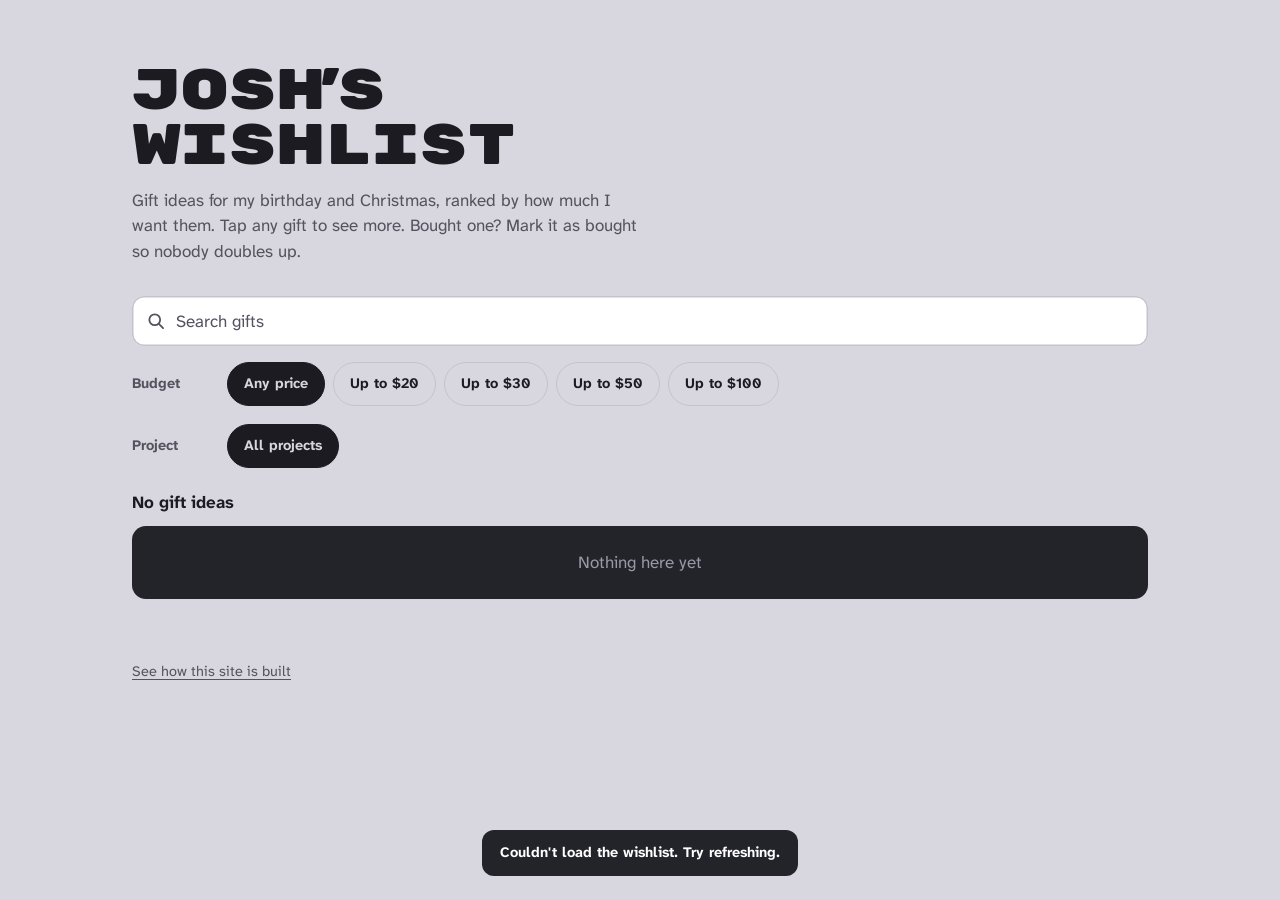
==== commit c659e9d9: "Make the wishlist easy to use on a phone Gift tiles are now cards with the photo, name and price, tw" ====
--- a/index.html
+++ b/index.html
@@ -20,7 +20,7 @@
     <div class="page">
         <header class="masthead">
             <h1 class="wordmark" data-action="secret-tap"><span>Josh<span class="apos">’</span>s</span> <span>Wishlist</span></h1>
-            <p class="intro">Gift ideas for my birthday and Christmas, ranked by how much I want them. Tap one to see it.</p>
+            <p class="intro">Gift ideas for my birthday and Christmas, ranked by how much I want them. Tap any gift to see more. Bought one? Mark it as bought so nobody doubles up.</p>
         </header>
 
         <main id="main">
@@ -45,6 +45,7 @@
                         <div class="chips" id="project-chips">
                             <button class="chip" data-action="project" data-project="" aria-pressed="true">All projects</button>
                         </div>
+                        <div class="select-wrap"><select id="project-select" class="input" aria-labelledby="project-label"><option value="">All projects</option></select></div>
                     </div>
                 </div>
 
@@ -56,13 +57,13 @@
 
                 <!-- Rows are pre-rendered so the page doesn't jump when the data arrives -->
                 <div id="tiers" class="tiers">
-                    <div class="tier"><div class="tier-label tier-S"><span class="tier-badge"><span class="tier-letter">S</span><span class="tier-word">Dream</span></span></div><div class="tier-items is-loading"></div></div>
-                    <div class="tier"><div class="tier-label tier-A"><span class="tier-badge"><span class="tier-letter">A</span><span class="tier-word">Want</span></span></div><div class="tier-items is-loading"></div></div>
-                    <div class="tier"><div class="tier-label tier-B"><span class="tier-badge"><span class="tier-letter">B</span><span class="tier-word">Like</span></span></div><div class="tier-items is-loading"></div></div>
-                    <div class="tier"><div class="tier-label tier-C"><span class="tier-badge"><span class="tier-letter">C</span><span class="tier-word">Maybe</span></span></div><div class="tier-items is-loading"></div></div>
+                    <div class="tier"><div class="tier-label tier-S"><span class="tier-badge"><span class="tier-letter">S</span><span class="tier-word">Dream gift</span></span></div><div class="tier-items is-loading"></div></div>
+                    <div class="tier"><div class="tier-label tier-A"><span class="tier-badge"><span class="tier-letter">A</span><span class="tier-word">Really want</span></span></div><div class="tier-items is-loading"></div></div>
+                    <div class="tier"><div class="tier-label tier-B"><span class="tier-badge"><span class="tier-letter">B</span><span class="tier-word">Would like</span></span></div><div class="tier-items is-loading"></div></div>
+                    <div class="tier"><div class="tier-label tier-C"><span class="tier-badge"><span class="tier-letter">C</span><span class="tier-word">Nice to have</span></span></div><div class="tier-items is-loading"></div></div>
                 </div>
 
-                <p class="list-foot"><button id="toggle-bought" class="text-btn" data-action="toggle-bought" hidden></button></p>
+                <p class="list-foot"><button id="toggle-bought" class="btn btn-quiet" data-action="toggle-bought" hidden></button></p>
             </section>
 
             <section id="admin-view" hidden></section>
--- a/style.css
+++ b/style.css
@@ -31,8 +31,8 @@
     --step-3: 1.953rem;
 
     --gutter: 16px;
-    --tile: 62px;
-    --label: 64px;
+    --tile: 140px;
+    --label: 116px;
 }
 
 html {
@@ -135,28 +135,47 @@
 
 .filter {
     display: grid;
-    grid-template-columns: 4.6rem 1fr;
-    align-items: start;
-    gap: 8px;
+    gap: 6px;
 }
 
 .filter-label {
     font-size: var(--step--1);
     font-weight: 700;
     color: var(--ink-soft);
-    line-height: 48px; /* centers on the first row of chips */
 }
 
 .chips {
     display: flex;
+    flex-wrap: wrap;
     gap: 8px;
-    overflow-x: auto;
-    scrollbar-width: none;
-    margin-right: calc(var(--gutter) * -1);
-    padding: 2px var(--gutter) 2px 2px;
-}
-
-.chips::-webkit-scrollbar { display: none; }
+    padding: 2px;
+}
+
+/* Too many projects for chips on a phone, so phones get a dropdown */
+#project-chips { display: none; }
+
+.select-wrap { position: relative; }
+
+.select-wrap::after {
+    content: '';
+    position: absolute;
+    right: 18px;
+    top: 50%;
+    width: 10px;
+    height: 10px;
+    border: solid var(--ink);
+    border-width: 0 2.5px 2.5px 0;
+    transform: translateY(-75%) rotate(45deg);
+    pointer-events: none;
+}
+
+.select-wrap select {
+    appearance: none;
+    min-height: 50px;
+    padding-right: 48px;
+    border-radius: 12px;
+    font-weight: 700;
+}
 
 .chip {
     flex-shrink: 0;
@@ -199,6 +218,7 @@
 }
 
 .text-btn {
+    min-height: 44px;
     background: none;
     border: 0;
     padding: 6px 0;
@@ -216,29 +236,24 @@
     background: var(--slab);
     border-radius: 14px;
     overflow: hidden;
-}
-
-.tier {
-    display: grid;
-    grid-template-columns: var(--label) 1fr;
-    min-height: calc(var(--tile) + 12px);
+    overflow: clip; /* clip, not hidden, so the sticky tier labels still stick */
 }
 
 .tier + .tier { border-top: 2px solid var(--slab-line); }
 
+/* On phones each tier is a colored header over its gifts, and it sticks to the top while you scroll */
 .tier-label {
+    position: sticky;
+    top: 0;
+    z-index: 1;
     color: var(--ink);
-    padding: 10px 4px;
-}
-
-/* Rows can be taller than the screen, so the letter rides along at the top while you scroll */
+    padding: 8px 14px;
+}
+
 .tier-badge {
-    position: sticky;
-    top: 12px;
     display: flex;
-    flex-direction: column;
     align-items: center;
-    gap: 2px;
+    gap: 12px;
 }
 
 .tier-S { background: var(--tier-S); }
@@ -253,7 +268,7 @@
 }
 
 .tier-word {
-    font-size: var(--step--2);
+    font-size: var(--step-1);
     font-weight: 700;
 }
 
@@ -261,43 +276,70 @@
     display: grid;
     grid-template-columns: repeat(auto-fill, minmax(var(--tile), 1fr));
     align-content: start;
-    gap: 6px;
-    padding: 6px;
+    gap: 8px;
+    padding: 8px;
 }
 
 .tier-items.is-loading::before {
     content: '';
-    aspect-ratio: 1;
-    border-radius: 6px;
+    aspect-ratio: 3 / 4;
+    border-radius: 10px;
     background: var(--slab-line);
 }
 
 .tier-empty {
-    grid-column: 1 / -1;
-    align-self: center;
     color: var(--slab-ink);
-    font-size: var(--step--1);
-    padding: 10px 8px;
+    padding: 24px 16px;
+    text-align: center;
 }
 
 .tile {
+    display: flex;
+    flex-direction: column;
+    padding: 0;
+    border: 0;
+    border-radius: 10px;
+    overflow: hidden;
+    background: var(--paper);
+    color: var(--ink);
+    text-align: left;
+    -webkit-tap-highlight-color: transparent;
+}
+
+.tile-media {
     position: relative;
     aspect-ratio: 1;
-    padding: 0;
-    border: 0;
-    border-radius: 6px;
-    overflow: hidden;
+    overflow: hidden; /* a tall photo must not stretch the square */
     background: var(--paper);
-    -webkit-tap-highlight-color: transparent;
-}
-
-.tile img {
+}
+
+/* contain, not cover, so the whole product shows */
+.tile-media img {
+    position: absolute;
+    inset: 0;
     width: 100%;
     height: 100%;
-    object-fit: cover;
+    object-fit: contain;
+}
+
+.tile-name {
+    padding: 8px 10px 0;
+    font-size: var(--step--1);
+    line-height: 1.3;
+    overflow: hidden;
+    display: -webkit-box;
+    -webkit-line-clamp: 2;
+    -webkit-box-orient: vertical;
+}
+
+.tile-price {
+    margin-top: auto;
+    padding: 4px 10px 10px;
+    font-weight: 700;
 }
 
 .tile:hover { outline: 2px solid rgba(255, 255, 255, 0.55); outline-offset: 1px; }
+.tile:active { transform: scale(0.98); }
 .tile:focus-visible { outline: 3px solid var(--paper); outline-offset: 2px; }
 
 .tile-glyph {
@@ -311,36 +353,42 @@
 
 .tag {
     position: absolute;
-    left: 4px;
-    bottom: 4px;
-    padding: 1px 5px;
-    border-radius: 4px;
-    background: var(--paper);
-    color: var(--ink);
-    font-size: var(--step--2);
-    font-weight: 700;
-    line-height: 1.35;
-    box-shadow: 0 0 0 1px rgba(28, 27, 34, 0.12);
+    left: 50%;
+    top: 50%;
+    padding: 4px 12px;
+    border-radius: 8px;
+    background: var(--ink);
+    color: var(--page);
+    font-weight: 700;
+    transform: translate(-50%, -50%);
 }
 
 .tile.is-bought img,
 .tile.is-bought .tile-glyph { filter: grayscale(1); opacity: 0.4; }
-.tile.is-bought .tag { background: var(--ink); color: var(--page); }
+.tile.is-bought .tile-name,
+.tile.is-bought .tile-price { color: var(--ink-soft); }
 
 .list-foot { padding: 14px 0 0; }
+.list-foot .btn { width: 100%; }
 
 .site-foot {
-    padding: 48px 0 40px;
+    padding: 36px 0 28px;
     font-size: var(--step--1);
 }
 
-.site-foot a { color: var(--ink-soft); text-underline-offset: 3px; }
+.site-foot a {
+    display: inline-block;
+    padding: 12px 0;
+    color: var(--ink-soft);
+    text-underline-offset: 3px;
+}
 
 /* Item sheet: slides up from the bottom on phones, centered dialog on wider screens */
 .sheet {
     width: 100%;
     max-width: 560px;
     max-height: 92vh;
+    max-height: 92dvh;
     margin: auto auto 0;
     padding: 0;
     border: 0;
@@ -353,6 +401,9 @@
 
 .sheet::backdrop { background: rgba(28, 27, 34, 0.55); }
 
+/* Keep the page behind an open gift from scrolling */
+html:has(.sheet[open]) { overflow: hidden; }
+
 .sheet[open] { animation: sheet-up 220ms cubic-bezier(0.2, 0.9, 0.3, 1); }
 
 @keyframes sheet-up {
@@ -362,6 +413,9 @@
 .sheet-media {
     position: relative;
     aspect-ratio: 4 / 3;
+    max-height: 40vh; /* leaves room for the buttons on small phones */
+    max-height: 40dvh;
+    margin: 0 auto;
     background: var(--paper);
     border-bottom: 1.5px solid var(--page);
 }
@@ -440,7 +494,7 @@
     from { transform: translate(-50%, -50%) rotate(-10deg) scale(1.8); opacity: 0; }
 }
 
-.sheet-body { padding: 20px 20px 28px; }
+.sheet-body { padding: 20px 20px calc(28px + env(safe-area-inset-bottom)); }
 
 .sheet-title {
     font-size: var(--step-1);
@@ -464,7 +518,20 @@
     margin-top: 20px;
 }
 
+.sheet-why {
+    margin-top: 14px;
+    max-width: 60ch;
+}
+
+.sheet-notes {
+    margin-top: 12px;
+    padding: 10px 12px;
+    background: var(--page);
+    border-left: 4px solid var(--action);
+}
+
 .sheet-note { color: var(--ink-soft); }
+.sheet-actions .text-btn { justify-self: center; }
 .sheet-note strong { color: var(--ink); }
 
 /* Buttons */
@@ -528,33 +595,252 @@
 }
 
 /* Admin */
+.is-admin .masthead { display: none; }
+
 .admin-bar {
     display: flex;
     align-items: center;
     justify-content: space-between;
     gap: 12px;
-    margin-bottom: 18px;
-}
-
-.admin-bar h2 { font-size: var(--step-2); }
-
-.admin-bar-actions { display: flex; align-items: center; gap: 16px; }
-
-.admin-tabs {
+    margin: 16px 0 18px;
+    padding: 12px 16px;
+    border-radius: 14px;
+    background: var(--slab);
+    color: var(--paper);
+}
+
+.admin-brand {
     display: flex;
+    flex-wrap: wrap;
+    align-items: baseline;
+    column-gap: 10px;
+    font-weight: 700;
+    color: var(--slab-ink);
+}
+
+.admin-wordmark {
+    font-family: var(--font-display);
+    font-size: var(--step-0);
+    color: var(--paper);
+}
+
+.admin-bar-actions { display: flex; gap: 4px; }
+
+.admin-link {
+    min-height: 44px;
+    padding: 0 10px;
+    border: 0;
+    border-radius: 8px;
+    background: none;
+    color: var(--paper);
+    font-weight: 700;
+    white-space: nowrap;
+}
+
+.admin-link:hover { background: var(--slab-line); }
+.admin-bar :focus-visible { outline-color: var(--tier-B); }
+
+.admin-tabs { margin-bottom: 16px; }
+
+.chip-count {
+    margin-left: 4px;
+    font-weight: 400;
+    opacity: 0.75;
+}
+
+.admin-toolbar {
+    display: grid;
+    grid-template-columns: 1fr auto;
+    gap: 10px;
+    margin-bottom: 12px;
+}
+
+.admin-toolbar-end { grid-template-columns: auto; justify-content: end; }
+.admin-toolbar .btn { white-space: nowrap; padding: 0 16px; }
+
+.admin-status { margin-bottom: 12px; }
+
+.admin-list {
+    background: var(--paper);
+    border-radius: 14px;
+    overflow: hidden;
+}
+
+.admin-empty {
+    padding: 28px 20px;
+    color: var(--ink-soft);
+    text-align: center;
+}
+
+.arow + .arow { border-top: 1.5px solid var(--page); }
+.arow.is-open { background: #F6F5F9; }
+
+.arow-main {
+    display: grid;
+    grid-template-columns: 48px 1fr auto;
+    align-items: center;
+    gap: 12px;
+    width: 100%;
+    padding: 10px 14px;
+    border: 0;
+    background: none;
+    text-align: left;
+}
+
+.arow-main:hover { background: #F6F5F9; }
+.arow-main:focus-visible { outline-offset: -3px; }
+
+.arow-thumb {
+    width: 48px;
+    height: 48px;
+    border-radius: 6px;
+    overflow: hidden;
+    background: var(--page);
+}
+
+.arow-thumb img { width: 100%; height: 100%; object-fit: cover; }
+.arow-thumb .tile-glyph { font-size: 1.2rem; }
+
+.arow-icon {
+    display: grid;
+    place-items: center;
+    font-size: 1.4rem;
+}
+
+.arow-text { display: grid; gap: 2px; min-width: 0; }
+
+.arow-title {
+    font-weight: 700;
+    line-height: 1.3;
+    overflow: hidden;
+    display: -webkit-box;
+    -webkit-line-clamp: 2;
+    -webkit-box-orient: vertical;
+}
+
+.arow-sub {
+    color: var(--ink-soft);
+    font-size: var(--step--1);
+    white-space: nowrap;
+    overflow: hidden;
+    text-overflow: ellipsis;
+}
+
+.arow-flags { display: flex; flex-wrap: wrap; gap: 4px; margin-top: 2px; }
+
+.arow-end {
+    display: grid;
+    justify-items: end;
+    gap: 4px;
+}
+
+.arow-tier {
+    display: grid;
+    place-items: center;
+    width: 28px;
+    height: 28px;
+    border-radius: 6px;
+    font-family: var(--font-display);
+    font-size: var(--step--1);
+}
+
+.arow-price { font-weight: 700; font-size: var(--step--1); white-space: nowrap; }
+
+.arow-extra { padding: 0 14px 8px 74px; margin-top: -8px; }
+.arow-extra .text-btn { font-size: var(--step--1); }
+
+.arow-heading {
+    padding: 16px 16px 0;
+    font-size: var(--step-1);
+}
+
+.pill {
+    padding: 1px 8px;
+    border-radius: 999px;
+    background: var(--page);
+    font-size: var(--step--2);
+    font-weight: 700;
+}
+
+.pill-warn { background: #FBE4E1; color: #8C1D18; }
+
+.edit-form { padding: 6px 16px 20px; }
+
+.tier-pick { border: 0; padding: 0; min-width: 0; }
+
+.tier-pick legend {
+    font-size: var(--step--1);
+    font-weight: 700;
+    margin-bottom: 6px;
+}
+
+.tier-pick-options {
+    display: grid;
+    grid-template-columns: repeat(4, 1fr);
     gap: 8px;
-    margin-bottom: 18px;
-    overflow-x: auto;
-}
+}
+
+.tier-opt { position: relative; cursor: pointer; }
+
+.tier-opt input {
+    position: absolute;
+    opacity: 0;
+    pointer-events: none;
+}
+
+.tier-opt-box {
+    display: grid;
+    justify-items: center;
+    gap: 2px;
+    padding: 8px 4px;
+    border-radius: 10px;
+    border: 3px solid transparent;
+    opacity: 0.55;
+}
+
+.tier-opt-box .tier-letter { font-size: var(--step-1); }
+
+.tier-opt input:checked + .tier-opt-box { border-color: var(--ink); opacity: 1; }
+.tier-opt input:focus-visible + .tier-opt-box { outline: 3px solid var(--action); outline-offset: 2px; }
+.tier-opt:hover .tier-opt-box { opacity: 1; }
+
+.img-field {
+    display: grid;
+    grid-template-columns: 56px 1fr;
+    gap: 10px;
+    align-items: center;
+}
+
+.img-preview {
+    width: 56px;
+    height: 56px;
+    border-radius: 8px;
+    overflow: hidden;
+    background: var(--page);
+}
+
+.img-preview img { width: 100%; height: 100%; object-fit: cover; }
+.img-preview .tile-glyph { font-size: 1.3rem; }
+
+.input-color { padding: 4px; cursor: pointer; }
+
+.form-actions {
+    display: flex;
+    flex-wrap: wrap;
+    align-items: center;
+    gap: 10px;
+}
+
+.text-danger { color: #B3261E; margin-left: auto; }
+.text-danger:hover { color: #8C1D18; }
 
 .panel {
     background: var(--paper);
     border-radius: 14px;
     padding: 20px;
-    margin-bottom: 16px;
-}
-
-.panel h3 {
+}
+
+.panel-title {
     font-size: var(--step-1);
     margin-bottom: 14px;
 }
@@ -566,7 +852,7 @@
     gap: 14px;
 }
 
-.field { display: grid; gap: 6px; }
+.field { display: grid; gap: 6px; min-width: 0; }
 .field label { font-size: var(--step--1); font-weight: 700; }
 
 .field-check {
@@ -593,44 +879,46 @@
 
 .form-error { color: #B3261E; font-weight: 700; font-size: var(--step--1); }
 
-.admin-list { display: grid; }
-
-.admin-row {
-    display: flex;
-    align-items: center;
-    justify-content: space-between;
-    gap: 12px;
-    padding: 10px 0;
-}
-
-.admin-row + .admin-row { border-top: 1.5px solid var(--page); }
-
-.admin-row-title { font-weight: 700; }
-.admin-row-sub { color: var(--ink-soft); font-size: var(--step--1); }
-
-.admin-row .btn { min-height: 40px; padding: 0 14px; flex-shrink: 0; }
-
 /* Wider screens */
 @media (min-width: 720px) {
     :root {
         --gutter: 32px;
-        --tile: 96px;
-        --label: 96px;
+        --tile: 150px;
     }
 
     .masthead { padding: 64px 0 32px; }
 
-    .chips {
-        flex-wrap: wrap;
-        overflow: visible;
-        margin-right: 0;
-        padding-right: 2px;
+    .filter {
+        grid-template-columns: 5rem 1fr;
+        align-items: start;
+        gap: 8px;
     }
 
-    .filter { grid-template-columns: 5rem 1fr; }
+    .filter-label { line-height: 48px; } /* centers on the first row of chips */
+
+    .select-wrap { max-width: 420px; }
+
+    /* Classic tier list: the colored label sits to the left of its row */
+    .tier {
+        display: grid;
+        grid-template-columns: var(--label) 1fr;
+    }
+
+    .tier-label { position: static; padding: 12px 6px; }
+
+    /* Rows can be taller than the screen, so the letter rides along at the top while you scroll */
+    .tier-badge {
+        position: sticky;
+        top: 12px;
+        flex-direction: column;
+        gap: 4px;
+        text-align: center;
+    }
+
     .tier-letter { font-size: 2.6rem; }
-    .tier-word { font-size: var(--step--1); }
-    .tag { font-size: var(--step--1); left: 6px; bottom: 6px; }
+    .tier-word { font-size: var(--step--1); line-height: 1.25; }
+
+    .list-foot .btn { width: auto; }
 
     .sheet {
         margin: auto;
@@ -644,6 +932,12 @@
     .form-grid.two .wide { grid-column: 1 / -1; }
 }
 
+/* Chips only once there's room for all the projects; tablets keep the dropdown */
+@media (min-width: 1024px) {
+    #project-chips { display: flex; }
+    .filter .select-wrap { display: none; }
+}
+
 @media (prefers-reduced-motion: reduce) {
     *, *::before, *::after { animation: none !important; transition: none !important; }
 }
